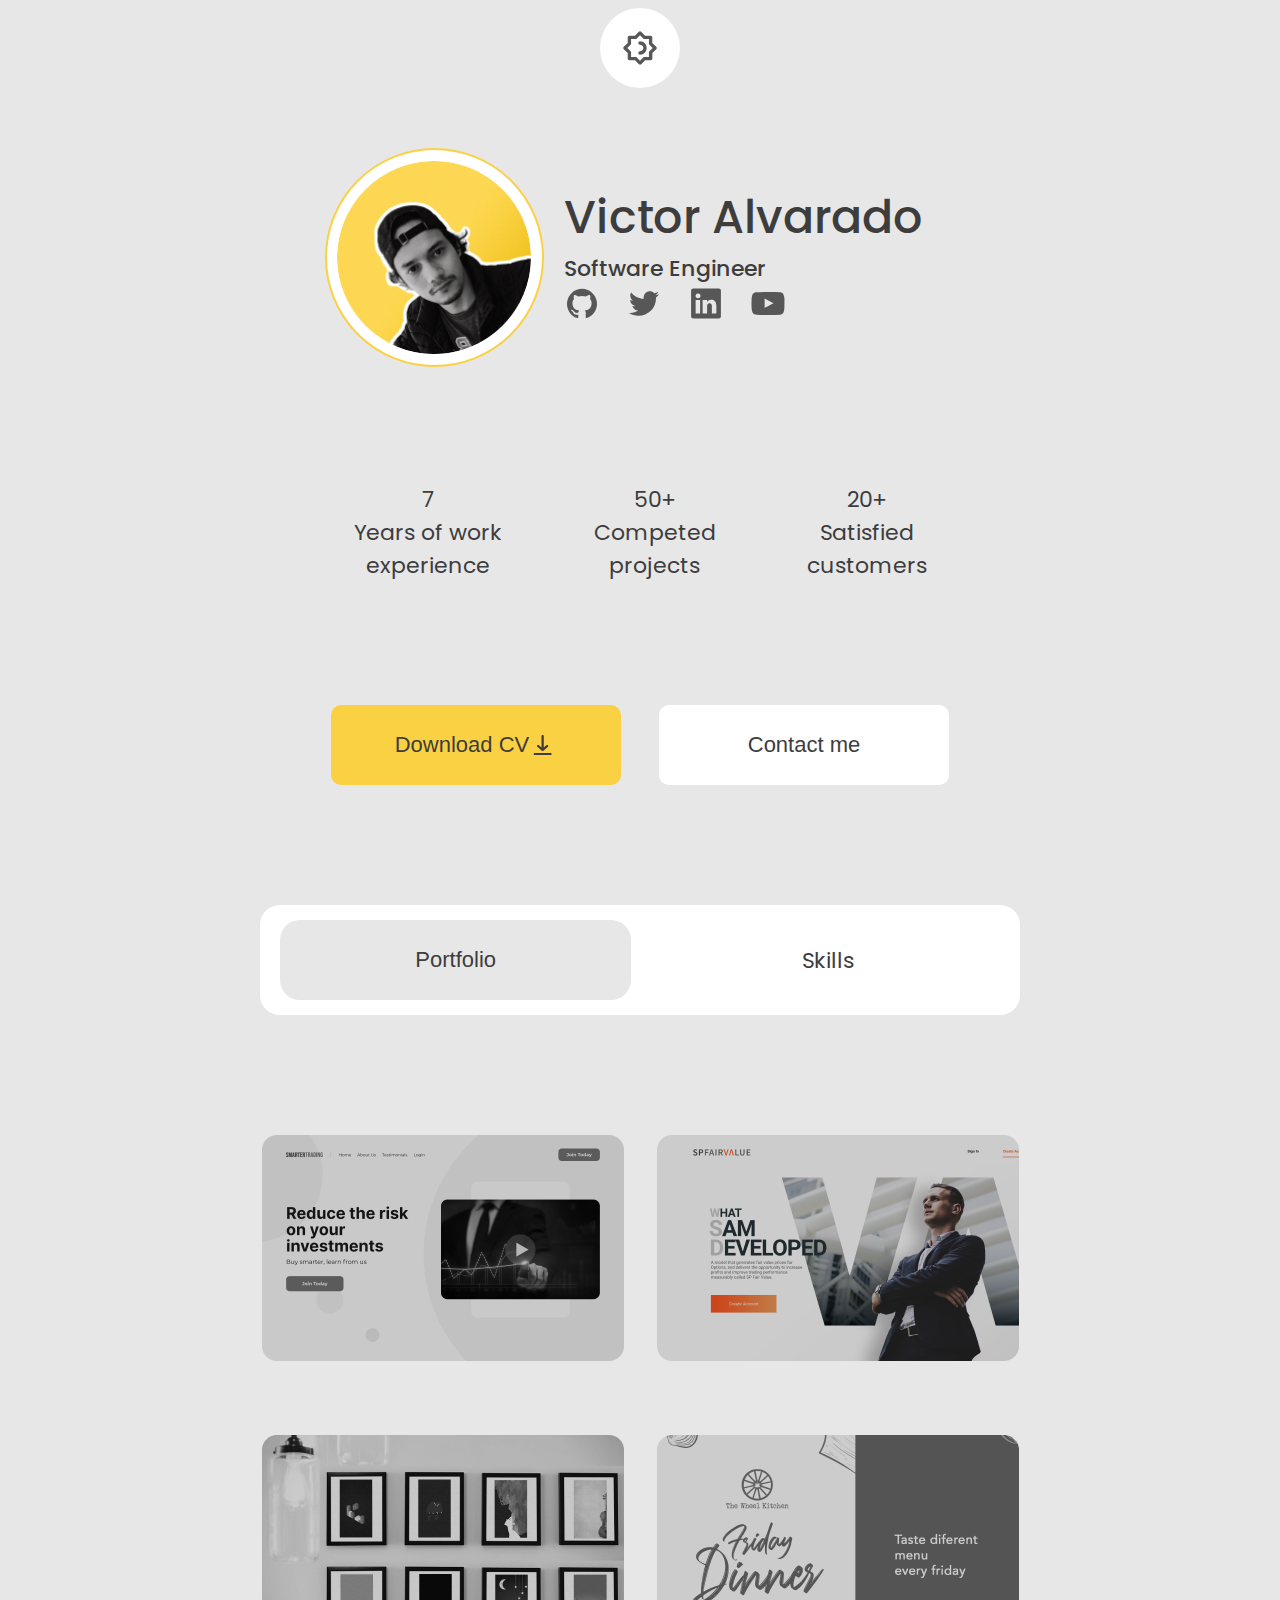
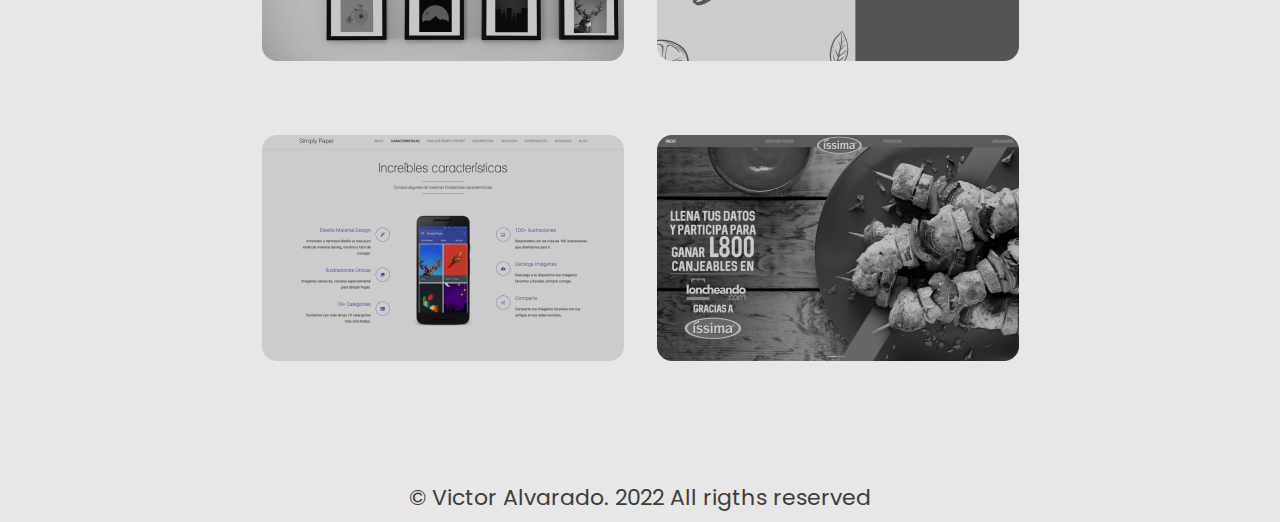
==== portfolio/index.html @ f5dcd7eb "last" ====
<!DOCTYPE html>
<html lang="en">
  <head>
    <meta charset="UTF-8" />
    <meta name="viewport" content="width=device-width, initial-scale=1.0" />
    <title>Portfolio</title>
    <link rel="stylesheet" href="portfolio-lightTheme.css" />
    <link rel="preconnect" href="https://fonts.googleapis.com" />
    <link rel="preconnect" href="https://fonts.gstatic.com" crossorigin />
    <link
      href="https://fonts.googleapis.com/css2?family=Poppins:ital,wght@0,100;0,200;0,300;0,400;0,500;0,600;0,700;0,800;0,900;1,100;1,200;1,300;1,400;1,500;1,600;1,700;1,800;1,900&display=swap"
      rel="stylesheet"
    />
  </head>
  <body>
    <script type="module" src="index.js"></script>
    <button id="icon-container">
      <div id="icon">
        <svg
          class="icon-svg"
          width="40"
          height="40"
          viewBox="0 0 40 40"
          fill="none"
          xmlns="http://www.w3.org/2000/svg"
        >
          <path
            d="M20 13.3333C19.558 13.3333 19.1341 13.5089 18.8215 13.8215C18.5089 14.134 18.3333 14.558 18.3333 15C18.3333 15.442 18.5089 15.8659 18.8215 16.1785C19.1341 16.4911 19.558 16.6667 20 16.6667C20.8841 16.6667 21.7319 17.0179 22.357 17.643C22.9821 18.2681 23.3333 19.1159 23.3333 20C23.3333 20.8841 22.9821 21.7319 22.357 22.357C21.7319 22.9821 20.8841 23.3333 20 23.3333C19.558 23.3333 19.1341 23.5089 18.8215 23.8215C18.5089 24.134 18.3333 24.558 18.3333 25C18.3333 25.442 18.5089 25.8659 18.8215 26.1785C19.1341 26.4911 19.558 26.6667 20 26.6667C21.7681 26.6667 23.4638 25.9643 24.714 24.714C25.9643 23.4638 26.6667 21.7681 26.6667 20C26.6667 18.2319 25.9643 16.5362 24.714 15.286C23.4638 14.0357 21.7681 13.3333 20 13.3333ZM36.1833 18.8167L32.2667 15V9.4C32.2667 8.95797 32.0911 8.53405 31.7785 8.22149C31.466 7.90893 31.042 7.73333 30.6 7.73333H25.0833L21.1833 3.81667C21.0284 3.66045 20.8441 3.53646 20.641 3.45185C20.4379 3.36723 20.22 3.32367 20 3.32367C19.78 3.32367 19.5621 3.36723 19.359 3.45185C19.1559 3.53646 18.9716 3.66045 18.8167 3.81667L15 7.73333H9.4C8.95797 7.73333 8.53405 7.90893 8.22149 8.22149C7.90893 8.53405 7.73333 8.95797 7.73333 9.4V15L3.81667 18.8167C3.66045 18.9716 3.53646 19.1559 3.45185 19.359C3.36723 19.5621 3.32367 19.78 3.32367 20C3.32367 20.22 3.36723 20.4379 3.45185 20.641C3.53646 20.8441 3.66045 21.0284 3.81667 21.1833L7.73333 25.0833V30.6C7.73333 31.042 7.90893 31.4659 8.22149 31.7785C8.53405 32.0911 8.95797 32.2667 9.4 32.2667H15L18.9 36.1833C19.0549 36.3395 19.2393 36.4635 19.4424 36.5481C19.6455 36.6328 19.8633 36.6763 20.0833 36.6763C20.3034 36.6763 20.5212 36.6328 20.7243 36.5481C20.9274 36.4635 21.1117 36.3395 21.2667 36.1833L25.1667 32.2667H30.6833C31.1254 32.2667 31.5493 32.0911 31.8618 31.7785C32.1744 31.4659 32.35 31.042 32.35 30.6V25.0833L36.2667 21.1833C36.4176 21.023 36.5352 20.8343 36.6127 20.6282C36.6902 20.4221 36.7262 20.2027 36.7184 19.9826C36.7107 19.7626 36.6594 19.5462 36.5676 19.3461C36.4757 19.146 36.3451 18.966 36.1833 18.8167ZM29.4333 23.2167C29.2759 23.371 29.1506 23.5551 29.0647 23.7582C28.9789 23.9613 28.9343 24.1795 28.9333 24.4V28.9333H24.4C24.1795 28.9342 23.9613 28.9789 23.7582 29.0647C23.5551 29.1506 23.371 29.2759 23.2167 29.4333L20 32.65L16.7833 29.4333C16.629 29.2759 16.4449 29.1506 16.2418 29.0647C16.0387 28.9789 15.8205 28.9342 15.6 28.9333H11.0667V24.4C11.0658 24.1795 11.0211 23.9613 10.9353 23.7582C10.8494 23.5551 10.7241 23.371 10.5667 23.2167L7.35 20L10.5667 16.7833C10.7241 16.629 10.8494 16.4449 10.9353 16.2418C11.0211 16.0386 11.0658 15.8205 11.0667 15.6V11.0667H15.6C15.8205 11.0658 16.0387 11.0211 16.2418 10.9353C16.4449 10.8494 16.629 10.7241 16.7833 10.5667L20 7.35L23.2167 10.5667C23.371 10.7241 23.5551 10.8494 23.7582 10.9353C23.9613 11.0211 24.1795 11.0658 24.4 11.0667H28.9333V15.6C28.9343 15.8205 28.9789 16.0386 29.0647 16.2418C29.1506 16.4449 29.2759 16.629 29.4333 16.7833L32.65 20L29.4333 23.2167Z"
          />
        </svg>
      </div>
    </button>
    <div id="profile">
      <div id="profile-pic">
        <img src="./img/Ellipse 2.png" alt="me" id="img" />
      </div>
      <div id="profile-right">
        <div id="profile-right-name" class="right">Victor Alvarado</div>
        <div id="profile-right-occ">Software Engineer</div>
        <div id="profile-right-icon">
          <a href="https://github.com/Anuna29" target="_blank"
            ><svg
              class="icon-svg"
              width="36"
              height="37"
              viewBox="0 0 36 37"
              fill="none"
              xmlns="http://www.w3.org/2000/svg"
            >
              <path
                d="M18 3.87005C14.4382 3.8702 10.9927 5.13772 8.27995 7.44582C5.5672 9.75392 3.76425 12.952 3.1937 16.4678C2.62315 19.9836 3.32223 23.5877 5.16585 26.6352C7.00947 29.6827 9.87733 31.9748 13.2563 33.1013C14.0063 33.2326 14.2875 32.7826 14.2875 32.3888C14.2875 32.0325 14.2688 30.8513 14.2688 29.595C10.5 30.2888 9.525 28.6763 9.225 27.8326C8.89212 27.012 8.36442 26.2848 7.6875 25.7138C7.1625 25.4325 6.4125 24.7388 7.66874 24.7201C8.14842 24.7721 8.60848 24.939 9.00995 25.2067C9.41142 25.4743 9.74245 25.8348 9.975 26.2575C10.1802 26.6261 10.456 26.9505 10.7868 27.2123C11.1176 27.474 11.4967 27.6679 11.9026 27.7829C12.3084 27.8979 12.7329 27.9316 13.1518 27.8822C13.5707 27.8328 13.9758 27.7012 14.3437 27.495C14.4087 26.7325 14.7485 26.0195 15.3 25.4888C11.9625 25.1138 8.475 23.82 8.475 18.0826C8.45392 16.5918 9.00403 15.1495 10.0125 14.0513C9.55393 12.7557 9.60758 11.3338 10.1625 10.0763C10.1625 10.0763 11.4187 9.68258 14.2875 11.6138C16.7419 10.9388 19.3331 10.9388 21.7875 11.6138C24.6562 9.66384 25.9125 10.0763 25.9125 10.0763C26.4675 11.3338 26.5212 12.7557 26.0625 14.0513C27.074 15.1476 27.6246 16.5912 27.6 18.0826C27.6 23.8388 24.0937 25.1138 20.7563 25.4888C21.1142 25.8517 21.3899 26.2873 21.5646 26.7661C21.7393 27.2449 21.809 27.7557 21.7688 28.2638C21.7688 30.2701 21.75 31.8826 21.75 32.3888C21.75 32.7826 22.0312 33.2513 22.7812 33.1013C26.1542 31.9656 29.0139 29.6682 30.8496 26.6191C32.6854 23.57 33.3778 19.9678 32.8033 16.4554C32.2288 12.943 30.4248 9.74911 27.7132 7.44381C25.0016 5.13852 21.5591 3.8719 18 3.87005Z"
              />
            </svg>
          </a>

          <div>
            <svg
              class="icon-svg"
              width="36"
              height="37"
              viewBox="0 0 36 37"
              fill="none"
              xmlns="http://www.w3.org/2000/svg"
            >
              <path
                d="M33 9.2C31.8725 9.68914 30.6801 10.0125 29.46 10.16C30.7473 9.39098 31.7119 8.18118 32.175 6.755C30.9653 7.4751 29.6411 7.98245 28.26 8.255C27.3368 7.25386 26.1075 6.58745 24.7647 6.36028C23.422 6.13311 22.0418 6.35804 20.8407 6.99979C19.6396 7.64153 18.6854 8.6638 18.1279 9.90626C17.5703 11.1487 17.4409 12.5411 17.76 13.865C15.3141 13.7413 12.9217 13.1044 10.738 11.9958C8.5543 10.8872 6.62827 9.33154 5.085 7.43C4.54371 8.37525 4.25928 9.44574 4.26 10.535C4.25808 11.5466 4.50633 12.5429 4.98263 13.4353C5.45894 14.3278 6.14853 15.0886 6.99 15.65C6.01197 15.6234 5.05483 15.3609 4.2 14.885V14.96C4.20733 16.3773 4.70399 17.7486 5.60597 18.8419C6.50795 19.9353 7.75988 20.6835 9.15 20.96C8.61488 21.1229 8.05931 21.2087 7.5 21.215C7.11284 21.2105 6.72663 21.1754 6.345 21.11C6.74086 22.3292 7.50693 23.3947 8.53661 24.1582C9.56629 24.9218 10.8084 25.3453 12.09 25.37C9.9258 27.0729 7.25383 28.0023 4.5 28.01C3.9986 28.0116 3.4976 27.9816 3 27.92C5.81164 29.7354 9.08822 30.6991 12.435 30.695C14.7445 30.719 17.0357 30.2825 19.1747 29.4111C21.3136 28.5397 23.2575 27.2508 24.8928 25.6197C26.5281 23.9887 27.8219 22.0481 28.6988 19.9114C29.5757 17.7746 30.0181 15.4846 30 13.175C30 12.92 30 12.65 30 12.38C31.177 11.5022 32.1922 10.4261 33 9.2Z"
              />
            </svg>
          </div>
          <div>
            <svg
              class="icon-svg"
              width="36"
              height="37"
              viewBox="0 0 36 37"
              fill="none"
              xmlns="http://www.w3.org/2000/svg"
            >
              <path
                d="M30.705 3.5H5.295C5.00937 3.49603 4.72575 3.54837 4.46035 3.65402C4.19495 3.75968 3.95295 3.91658 3.7482 4.11576C3.54344 4.31495 3.37992 4.55252 3.26699 4.81491C3.15405 5.0773 3.09391 5.35936 3.09 5.645V31.355C3.09391 31.6406 3.15405 31.9227 3.26699 32.1851C3.37992 32.4475 3.54344 32.685 3.7482 32.8842C3.95295 33.0834 4.19495 33.2403 4.46035 33.346C4.72575 33.4516 5.00937 33.504 5.295 33.5H30.705C30.9906 33.504 31.2742 33.4516 31.5396 33.346C31.8051 33.2403 32.047 33.0834 32.2518 32.8842C32.4566 32.685 32.6201 32.4475 32.733 32.1851C32.8459 31.9227 32.9061 31.6406 32.91 31.355V5.645C32.9061 5.35936 32.8459 5.0773 32.733 4.81491C32.6201 4.55252 32.4566 4.31495 32.2518 4.11576C32.047 3.91658 31.8051 3.75968 31.5396 3.65402C31.2742 3.54837 30.9906 3.49603 30.705 3.5ZM12.135 28.61H7.635V15.11H12.135V28.61ZM9.885 13.22C9.26439 13.22 8.6692 12.9735 8.23037 12.5346C7.79153 12.0958 7.545 11.5006 7.545 10.88C7.545 10.2594 7.79153 9.6642 8.23037 9.22537C8.6692 8.78653 9.26439 8.54 9.885 8.54C10.2145 8.50262 10.5483 8.53528 10.8643 8.63582C11.1804 8.73636 11.4716 8.90253 11.719 9.12344C11.9664 9.34435 12.1643 9.61501 12.2998 9.91772C12.4353 10.2204 12.5054 10.5483 12.5054 10.88C12.5054 11.2117 12.4353 11.5396 12.2998 11.8423C12.1643 12.145 11.9664 12.4156 11.719 12.6366C11.4716 12.8575 11.1804 13.0236 10.8643 13.1242C10.5483 13.2247 10.2145 13.2574 9.885 13.22ZM28.365 28.61H23.865V21.365C23.865 19.55 23.22 18.365 21.585 18.365C21.079 18.3687 20.5863 18.5274 20.1733 18.8198C19.7602 19.1121 19.4467 19.524 19.275 20C19.1576 20.3526 19.1068 20.7239 19.125 21.095V28.595H14.625C14.625 28.595 14.625 16.325 14.625 15.095H19.125V17C19.5338 16.2907 20.1284 15.7063 20.8447 15.3098C21.561 14.9133 22.3719 14.7198 23.19 14.75C26.19 14.75 28.365 16.685 28.365 20.84V28.61Z"
              />
            </svg>
          </div>
          <div>
            <svg
              class="icon-svg"
              width="36"
              height="37"
              viewBox="0 0 36 37"
              fill="none"
              xmlns="http://www.w3.org/2000/svg"
            >
              <path
                d="M34.5 15.065C34.5742 12.918 34.1046 10.787 33.135 8.87C32.4771 8.0834 31.5641 7.55256 30.555 7.37C26.3813 6.99129 22.1903 6.83607 18 6.905C13.825 6.83294 9.64907 6.98315 5.49 7.355C4.66773 7.50457 3.90678 7.89026 3.3 8.465C1.95 9.71 1.8 11.84 1.65 13.64C1.43237 16.8763 1.43237 20.1237 1.65 23.36C1.6934 24.3731 1.84424 25.3787 2.1 26.36C2.28086 27.1176 2.64679 27.8185 3.165 28.4C3.7759 29.0052 4.55458 29.4128 5.4 29.57C8.63388 29.9692 11.8923 30.1346 15.15 30.065C20.4 30.14 25.005 30.065 30.45 29.645C31.3162 29.4975 32.1168 29.0893 32.745 28.475C33.1649 28.0549 33.4786 27.5406 33.66 26.975C34.1964 25.3289 34.4599 23.6062 34.44 21.875C34.5 21.035 34.5 15.965 34.5 15.065ZM14.61 22.775V13.49L23.49 18.155C21 19.535 17.715 21.095 14.61 22.775Z"
              />
            </svg>
          </div>
        </div>
      </div>
    </div>
    <div id="section2">
      <div id="text-box1" class="text">
        7
        <p>Years of work experience</p>
      </div>
      <div id="text-box2" class="text">50+ Competed projects</div>
      <div id="text-box3" class="text">20+ Satisfied customers</div>
    </div>
    <div id="section3">
      <button id="download" class="button">
        Download CV
        <svg
          id="download-svg"
          width="28"
          height="24"
          viewBox="0 0 28 24"
          fill="none"
          xmlns="http://www.w3.org/2000/svg"
        >
          <path
            d="M21.5189 20H5.78098C5.48284 20 5.19691 20.1054 4.9861 20.2929C4.77528 20.4804 4.65685 20.7348 4.65685 21C4.65685 21.2652 4.77528 21.5196 4.9861 21.7071C5.19691 21.8946 5.48284 22 5.78098 22H21.5189C21.8171 22 22.103 21.8946 22.3138 21.7071C22.5246 21.5196 22.6431 21.2652 22.6431 21C22.6431 20.7348 22.5246 20.4804 22.3138 20.2929C22.103 20.1054 21.8171 20 21.5189 20ZM12.8518 17.71C12.9587 17.801 13.0848 17.8724 13.2228 17.92C13.3573 17.9729 13.5028 18.0002 13.6499 18.0002C13.7971 18.0002 13.9426 17.9729 14.0771 17.92C14.2151 17.8724 14.3412 17.801 14.4481 17.71L18.9446 13.71C19.1563 13.5217 19.2752 13.2663 19.2752 13C19.2752 12.7337 19.1563 12.4783 18.9446 12.29C18.733 12.1017 18.4459 11.9959 18.1465 11.9959C17.8471 11.9959 17.56 12.1017 17.3484 12.29L14.7741 14.59V3C14.7741 2.73478 14.6557 2.48043 14.4448 2.29289C14.234 2.10536 13.9481 2 13.6499 2C13.3518 2 13.0659 2.10536 12.8551 2.29289C12.6442 2.48043 12.5258 2.73478 12.5258 3V14.59L9.95153 12.29C9.84672 12.1968 9.72229 12.1228 9.58535 12.0723C9.4484 12.0219 9.30162 11.9959 9.1534 11.9959C9.00517 11.9959 8.85839 12.0219 8.72145 12.0723C8.5845 12.1228 8.46007 12.1968 8.35526 12.29C8.25045 12.3832 8.1673 12.4939 8.11058 12.6158C8.05385 12.7376 8.02466 12.8681 8.02466 13C8.02466 13.1319 8.05385 13.2624 8.11058 13.3842C8.1673 13.5061 8.25045 13.6168 8.35526 13.71L12.8518 17.71Z"
            fill="#3D3D3D"
          />
        </svg>
      </button>
      <button id="contact" class="button">Contact me</button>
    </div>
    <div id="section4">
      <button id="section4-left">Portfolio</button>
      <div id="section4-right">Skills</div>
    </div>
    <div id="section5">
      <div id="section5-row">
        <div class="section5-box">
          <img src="./img/Rectangle 1.png" alt="" />
          <div class="test">
            <p>Smarter Trading411</p>
            <p id="small-text">
              Landing page of SmarterTrading411 created using wordPress
            </p>
            <div id="test-button">
              <svg
                width="18"
                height="10"
                viewBox="0 0 18 10"
                fill="none"
                xmlns="http://www.w3.org/2000/svg"
              >
                <path
                  d="M5.66663 4.99998C5.66663 5.22099 5.75442 5.43296 5.9107 5.58924C6.06698 5.74552 6.27895 5.83331 6.49996 5.83331H11.5C11.721 5.83331 11.9329 5.74552 12.0892 5.58924C12.2455 5.43296 12.3333 5.22099 12.3333 4.99998C12.3333 4.77897 12.2455 4.567 12.0892 4.41072C11.9329 4.25444 11.721 4.16665 11.5 4.16665H6.49996C6.27895 4.16665 6.06698 4.25444 5.9107 4.41072C5.75442 4.567 5.66663 4.77897 5.66663 4.99998ZM7.33329 7.49998H4.83329C4.17025 7.49998 3.53437 7.23659 3.06553 6.76775C2.59668 6.29891 2.33329 5.66302 2.33329 4.99998C2.33329 4.33694 2.59668 3.70105 3.06553 3.23221C3.53437 2.76337 4.17025 2.49998 4.83329 2.49998H7.33329C7.55431 2.49998 7.76627 2.41218 7.92255 2.2559C8.07883 2.09962 8.16663 1.88766 8.16663 1.66665C8.16663 1.44563 8.07883 1.23367 7.92255 1.07739C7.76627 0.921111 7.55431 0.833313 7.33329 0.833313H4.83329C3.72822 0.833313 2.66842 1.2723 1.88701 2.0537C1.10561 2.8351 0.666626 3.89491 0.666626 4.99998C0.666626 6.10505 1.10561 7.16486 1.88701 7.94626C2.66842 8.72766 3.72822 9.16665 4.83329 9.16665H7.33329C7.55431 9.16665 7.76627 9.07885 7.92255 8.92257C8.07883 8.76629 8.16663 8.55433 8.16663 8.33331C8.16663 8.1123 8.07883 7.90034 7.92255 7.74406C7.76627 7.58778 7.55431 7.49998 7.33329 7.49998ZM13.1666 0.833313H10.6666C10.4456 0.833313 10.2337 0.921111 10.0774 1.07739C9.92109 1.23367 9.83329 1.44563 9.83329 1.66665C9.83329 1.88766 9.92109 2.09962 10.0774 2.2559C10.2337 2.41218 10.4456 2.49998 10.6666 2.49998H13.1666C13.8297 2.49998 14.4656 2.76337 14.9344 3.23221C15.4032 3.70105 15.6666 4.33694 15.6666 4.99998C15.6666 5.66302 15.4032 6.29891 14.9344 6.76775C14.4656 7.23659 13.8297 7.49998 13.1666 7.49998H10.6666C10.4456 7.49998 10.2337 7.58778 10.0774 7.74406C9.92109 7.90034 9.83329 8.1123 9.83329 8.33331C9.83329 8.55433 9.92109 8.76629 10.0774 8.92257C10.2337 9.07885 10.4456 9.16665 10.6666 9.16665H13.1666C14.2717 9.16665 15.3315 8.72766 16.1129 7.94626C16.8943 7.16486 17.3333 6.10505 17.3333 4.99998C17.3333 3.89491 16.8943 2.8351 16.1129 2.0537C15.3315 1.2723 14.2717 0.833313 13.1666 0.833313Z"
                  fill="#3D3D3D"
                />
              </svg>
            </div>
          </div>
        </div>
        <div class="section5-box">
          <img src="./img/Rectangle 2.png" alt="" />
          <div class="test"></div>
        </div>
      </div>
      <div id="section5-row">
        <div class="section5-box">
          <img src="./img/Rectangle 3.png" alt="" />
          <div class="test"></div>
        </div>
        <div class="section5-box">
          <img src="./img/Group 6.png" alt="" />
          <div class="test"></div>
        </div>
      </div>
      <div id="section5-row">
        <div class="section5-box">
          <img src="./img/Group 7.png" alt="" />
          <div class="test"></div>
        </div>
        <div class="section5-box">
          <img src="./img/Group 8.png" alt="" />
          <div class="test"></div>
        </div>
      </div>
    </div>
    <div id="footer">© Victor Alvarado. 2022 All rigths reserved</div>
  </body>
</html>
---- portfolio/portfolio-lightTheme.css ----
:root {
  --base-color: #e7e7e7;
  --text-color: #3d3d3d;
  --secondary-base-color: #ffff;
  --icon-color: #575757;
  --profile-name-color: 3d3d3d;
}

.dark-theme {
  --base-color: #0c151d;
  --text-color: #a3abb2;
  --secondary-base-color: #171f26;
  --icon-color: #a3abb2;
  --profile-name-color: #f1f2f4;
}

body {
  font-family: poppins;
  background-color: var(--base-color);
  color: var(--text-color);
  display: flex;
  flex-direction: column;
  align-items: center;
  gap: 60px;
}

#icon-container {
  height: 80px;
  width: 80px;
  border-radius: 50%;
  border: none;
  background-color: var(--secondary-base-color);
  cursor: pointer;
  display: flex;
  justify-content: center;
  align-items: center;
}
#icon {
  height: 40px;
  width: 40px;
}
#icon-container:hover {
  opacity: 0.8;
}
.icon-svg {
  fill: var(--icon-color);
}
#profile {
  height: 215px;
  width: 631px;
  display: flex;
  gap: 20px;
}

#profile-pic {
  height: 215px;
  width: 215px;
  border-radius: 50%;
  border: 2px solid #fbd144;
  display: flex;
  justify-content: center;
  align-items: center;
  background-color: #ffff;
}

#img {
  max-width: 100%;
  height: 90%;
  border-radius: 50%;
}

#profile-right {
  display: flex;
  flex-direction: column;
  justify-content: center;
}

#profile-right-name {
  font-size: 46px;
  font-weight: 500;
  color: var(--profile-name-color);
}

#profile-right-occ {
  font-size: 22px;
  font-weight: 500;
}

#profile-right-icon {
  display: flex;
  gap: 26px;
}

#section2 {
  height: 142px;
  width: 634px;
  display: flex;
  justify-content: center;
  align-items: center;
  gap: 90px;
  margin-top: 40px;
}

#text-box1 {
  height: 102px;
  width: 148px;
}
p {
  margin: 0;
}

#text-box2 {
  height: 102px;
  width: 125px;
}

#text-box3 {
  height: 102px;
  width: 119px;
}
.text {
  font-size: 22px;
  text-align: center;
}

#section3 {
  height: 80px;
  width: 618px;
  display: flex;
  justify-content: space-between;
  margin-top: 40px;
}

.button {
  height: 80px;
  width: 290px;
  font-size: 22px;
  cursor: pointer;
  border-radius: 10px;
  border: none;
  display: flex;
  justify-content: center;
  align-items: center;
}

#download {
  background-color: #fbd144;
  color: #3d3d3d;
}

#contact {
  background-color: var(--secondary-base-color);
  color: var(--text-color);
}

#section4 {
  height: 110px;
  width: 760px;
  background-color: var(--secondary-base-color);
  border-radius: 20px;
  margin-top: 60px;
  display: flex;
  justify-content: space-between;
  align-items: center;
  color: var(--text-color);
  cursor: pointer;
}

#section4-left {
  height: 80px;
  width: 351.45px;
  border: none;
  border-radius: 20px;
  margin-left: 20px;
  font-size: 22px;
  color: var(--text-color);
  background-color: var(--base-color);
  cursor: pointer;
}

#section4-right {
  width: 384.39px;
  display: flex;
  justify-content: center;
  font-size: 22px;
}

#section5 {
  height: 826px;
  width: 757px;
  display: flex;
  flex-direction: column;
  justify-content: space-between;
  margin-top: 60px;
  margin-bottom: 60px;
}

#section5-row {
  display: flex;
  justify-content: space-between;
}

.section5-box {
  height: 226px;
  width: 362px;
  border-radius: 15px;
  position: relative;
}

.test {
  position: absolute;
  top: 0;
  left: 0;
  width: 100%;
  height: 100%;
  border-radius: 15px;
  background: rgb(247, 211, 50);
  display: flex;
  flex-direction: column;
  justify-content: center;
  align-items: center;
  opacity: 0;
  color: var(--text-color);
  font-size: 22px;
  text-align: center;
}

.test:hover {
  opacity: 70%;
}
#small-text {
  font-size: 14px;
}

#test-button {
  height: 38px;
  width: 38px;
  border: none;
  border-radius: 50%;
  background-color: #ffff;
}

#footer {
  height: 33px;
  width: 463px;
  text-align: center;
  font-size: 22px;
}

@media only screen and (max-width: 620px) {
  #icon-container {
    height: 48px;
    width: 48px;
  }
  .icon-svg {
    height: 24px;
    width: 24px;
  }
  #profile {
    display: flex;
    flex-direction: column;
    align-items: center;
  }
  #profile-right {
    display: flex;
    flex-direction: column;
    justify-content: center;
    align-items: center;
    gap: 10px;
  }
  #profile-pic {
    height: 124px;
    width: 124px;
  }

  #section2 {
    height: 106px;
    width: 375px;
    display: flex;
    justify-content: center;
    align-items: center;
    gap: 90px;
    margin-top: 40px;
  }
}
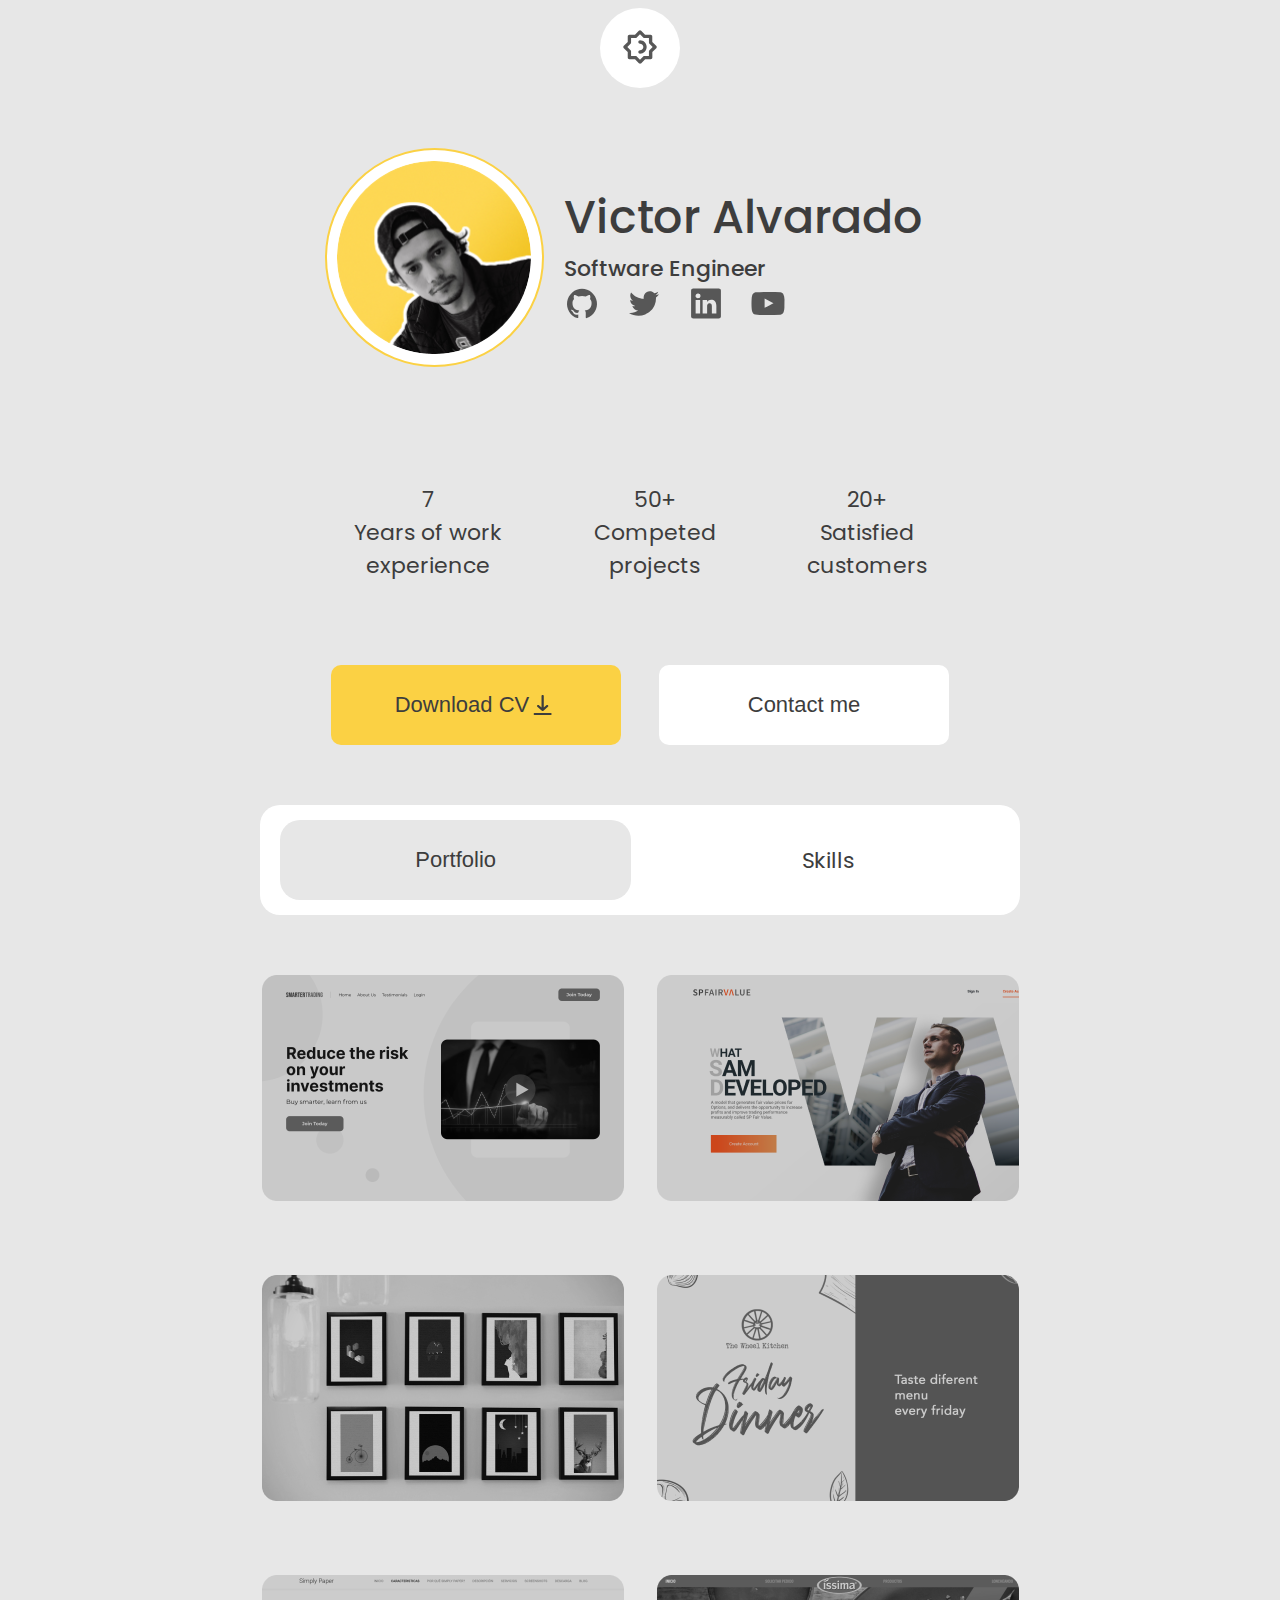
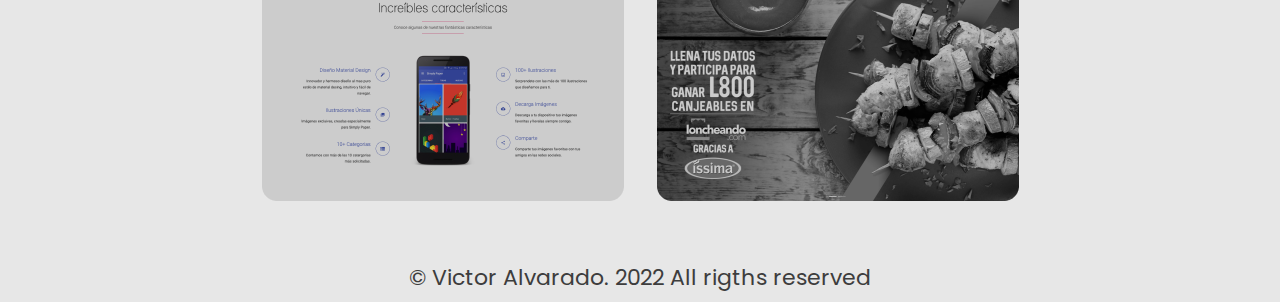
==== commit fa454183: "last" ====
--- a/portfolio/index.html
+++ b/portfolio/index.html
@@ -132,7 +132,7 @@
     <div id="section5">
       <div id="section5-row">
         <div class="section5-box">
-          <img src="./img/Rectangle 1.png" alt="" />
+          <img class="section5-img" src="./img/Rectangle 1.png" alt="" />
           <div class="test">
             <p>Smarter Trading411</p>
             <p id="small-text">
@@ -155,27 +155,27 @@
           </div>
         </div>
         <div class="section5-box">
-          <img src="./img/Rectangle 2.png" alt="" />
+          <img class="section5-img" src="./img/Rectangle 2.png" alt="" />
           <div class="test"></div>
         </div>
       </div>
       <div id="section5-row">
         <div class="section5-box">
-          <img src="./img/Rectangle 3.png" alt="" />
+          <img class="section5-img" src="./img/Rectangle 3.png" alt="" />
           <div class="test"></div>
         </div>
         <div class="section5-box">
-          <img src="./img/Group 6.png" alt="" />
+          <img class="section5-img" src="./img/Group 6.png" alt="" />
           <div class="test"></div>
         </div>
       </div>
       <div id="section5-row">
         <div class="section5-box">
-          <img src="./img/Group 7.png" alt="" />
+          <img class="section5-img" src="./img/Group 7.png" alt="" />
           <div class="test"></div>
         </div>
         <div class="section5-box">
-          <img src="./img/Group 8.png" alt="" />
+          <img class="section5-img" src="./img/Group 8.png" alt="" />
           <div class="test"></div>
         </div>
       </div>
--- a/portfolio/portfolio-lightTheme.css
+++ b/portfolio/portfolio-lightTheme.css
@@ -35,10 +35,7 @@
   justify-content: center;
   align-items: center;
 }
-#icon {
-  height: 40px;
-  width: 40px;
-}
+
 #icon-container:hover {
   opacity: 0.8;
 }
@@ -128,7 +125,6 @@
   width: 618px;
   display: flex;
   justify-content: space-between;
-  margin-top: 40px;
 }
 
 .button {
@@ -158,7 +154,6 @@
   width: 760px;
   background-color: var(--secondary-base-color);
   border-radius: 20px;
-  margin-top: 60px;
   display: flex;
   justify-content: space-between;
   align-items: center;
@@ -180,9 +175,9 @@
 
 #section4-right {
   width: 384.39px;
-  display: flex;
-  justify-content: center;
-  font-size: 22px;
+  font-size: 22px;
+  display: flex;
+  justify-content: center;
 }
 
 #section5 {
@@ -191,8 +186,6 @@
   display: flex;
   flex-direction: column;
   justify-content: space-between;
-  margin-top: 60px;
-  margin-bottom: 60px;
 }
 
 #section5-row {
@@ -282,4 +275,56 @@
     gap: 90px;
     margin-top: 40px;
   }
-}
+  #section3 {
+    height: 44px;
+    width: 375px;
+  }
+  .button {
+    height: 44px;
+    width: 158px;
+    font-size: 12px;
+  }
+  #download-svg {
+    width: 16px;
+    height: 14px;
+  }
+  .text {
+    font-size: 14px;
+  }
+  #section4 {
+    height: 84px;
+    width: 375px;
+  }
+  #section4-left {
+    height: 50.3px;
+    width: 154px;
+    font-size: 14px;
+  }
+  #section4-right {
+    width: 154px;
+    font-size: 14px;
+    margin-right: 20px;
+  }
+  #section5 {
+    height: 1430px;
+    width: 375px;
+    display: flex;
+    justify-content: space-between;
+    align-items: center;
+  }
+  #section5-row {
+    display: flex;
+    flex-direction: column;
+    justify-content: space-between;
+    gap: 35px;
+  }
+
+  .section5-img {
+    height: 210px;
+    width: 340px;
+  }
+  .section5-box {
+    height: 210px;
+    width: 340px;
+  }
+}
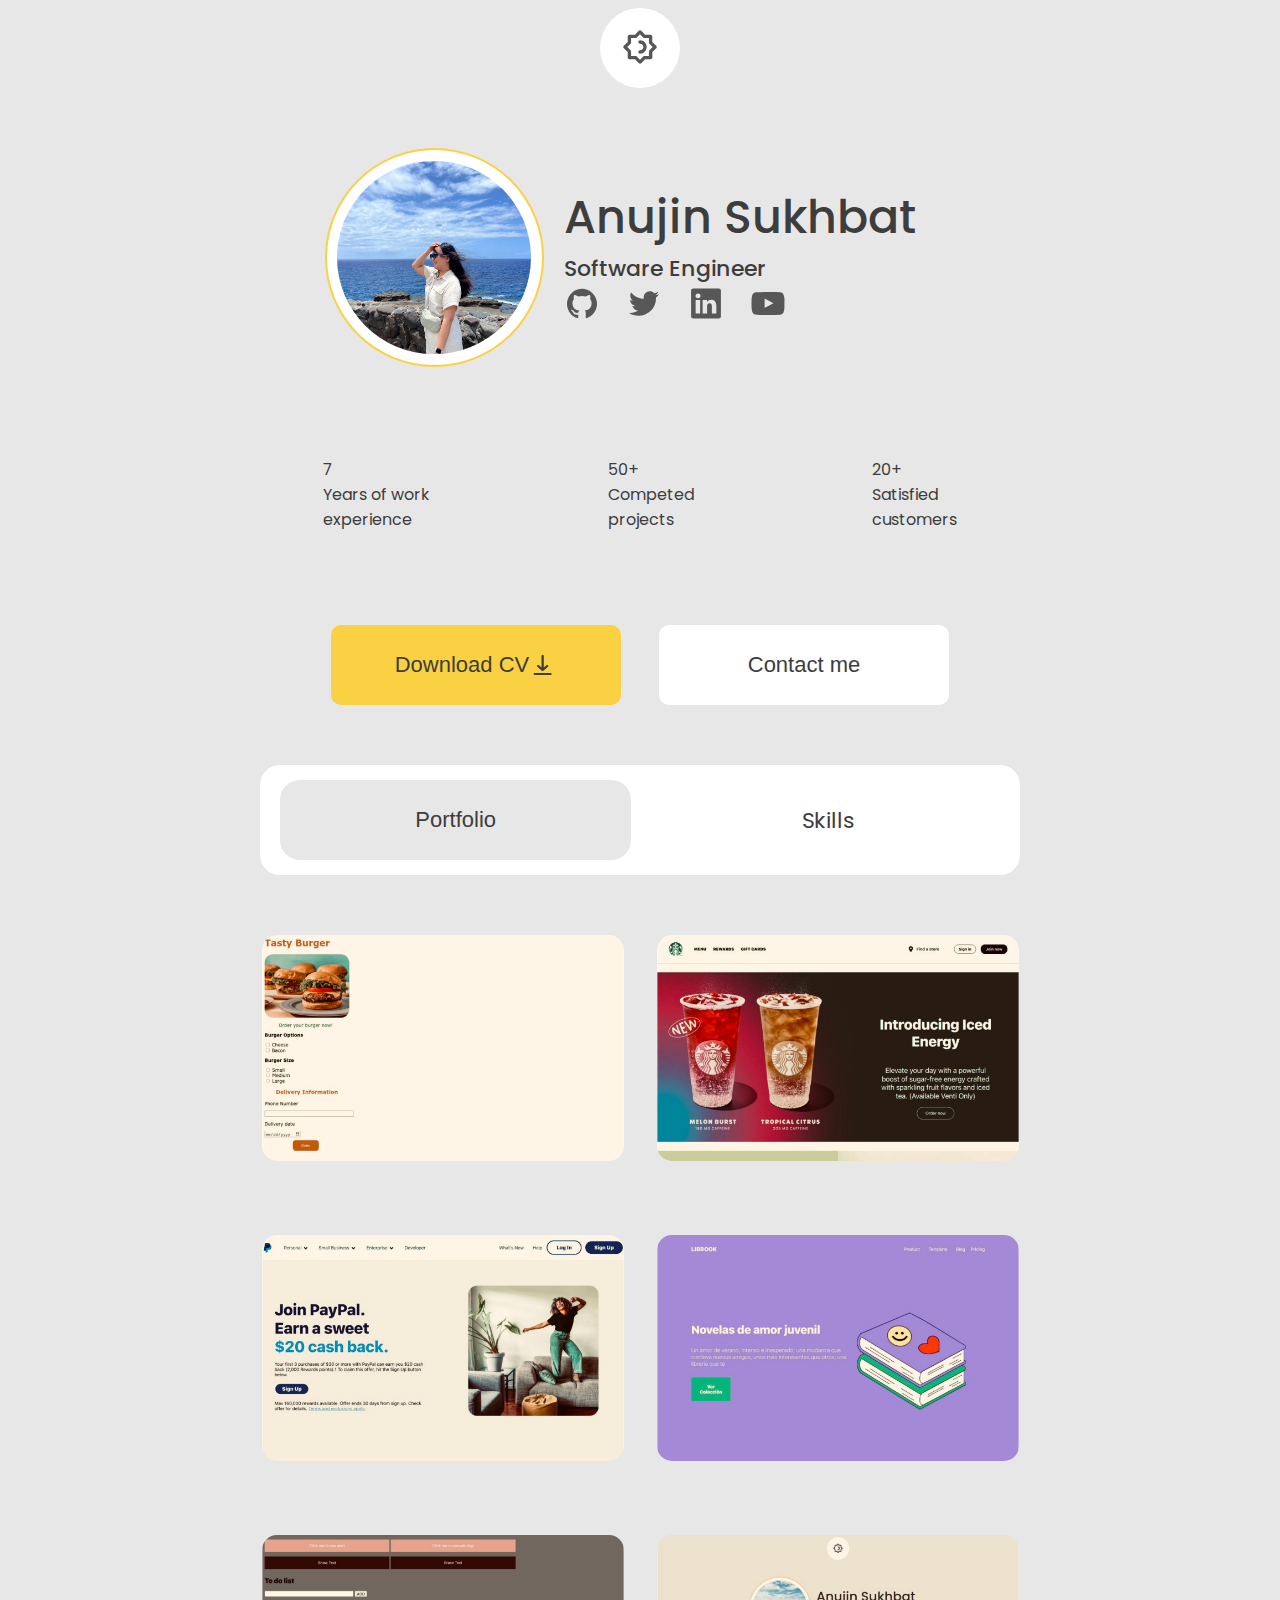
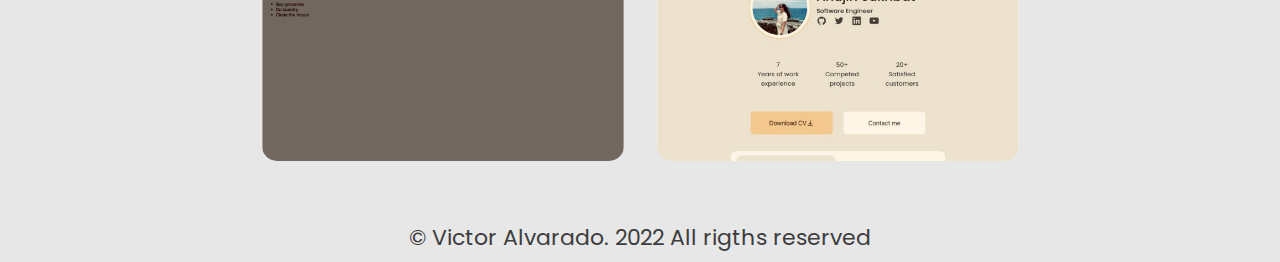
==== commit 3bf08c2e: "fixed width" ====
--- a/portfolio/index.html
+++ b/portfolio/index.html
@@ -13,7 +13,6 @@
     />
   </head>
   <body>
-    <script type="module" src="index.js"></script>
     <button id="icon-container">
       <div id="icon">
         <svg
@@ -32,10 +31,10 @@
     </button>
     <div id="profile">
       <div id="profile-pic">
-        <img src="./img/Ellipse 2.png" alt="me" id="img" />
+        <img src="./img/profile.jpg" alt="me" id="img" />
       </div>
       <div id="profile-right">
-        <div id="profile-right-name" class="right">Victor Alvarado</div>
+        <div id="profile-right-name" class="right">Anujin Sukhbat</div>
         <div id="profile-right-occ">Software Engineer</div>
         <div id="profile-right-icon">
           <a href="https://github.com/Anuna29" target="_blank"
@@ -99,12 +98,9 @@
       </div>
     </div>
     <div id="section2">
-      <div id="text-box1" class="text">
-        7
-        <p>Years of work experience</p>
-      </div>
-      <div id="text-box2" class="text">50+ Competed projects</div>
-      <div id="text-box3" class="text">20+ Satisfied customers</div>
+      <p>7 <br />Years of work <br />experience</p>
+      <p>50+ <br />Competed <br />projects</p>
+      <p>20+ <br />Satisfied <br />customers</p>
     </div>
     <div id="section3">
       <button id="download" class="button">
@@ -132,54 +128,144 @@
     <div id="section5">
       <div id="section5-row">
         <div class="section5-box">
-          <img class="section5-img" src="./img/Rectangle 1.png" alt="" />
-          <div class="test">
-            <p>Smarter Trading411</p>
-            <p id="small-text">
-              Landing page of SmarterTrading411 created using wordPress
-            </p>
-            <div id="test-button">
-              <svg
-                width="18"
-                height="10"
-                viewBox="0 0 18 10"
-                fill="none"
-                xmlns="http://www.w3.org/2000/svg"
-              >
-                <path
-                  d="M5.66663 4.99998C5.66663 5.22099 5.75442 5.43296 5.9107 5.58924C6.06698 5.74552 6.27895 5.83331 6.49996 5.83331H11.5C11.721 5.83331 11.9329 5.74552 12.0892 5.58924C12.2455 5.43296 12.3333 5.22099 12.3333 4.99998C12.3333 4.77897 12.2455 4.567 12.0892 4.41072C11.9329 4.25444 11.721 4.16665 11.5 4.16665H6.49996C6.27895 4.16665 6.06698 4.25444 5.9107 4.41072C5.75442 4.567 5.66663 4.77897 5.66663 4.99998ZM7.33329 7.49998H4.83329C4.17025 7.49998 3.53437 7.23659 3.06553 6.76775C2.59668 6.29891 2.33329 5.66302 2.33329 4.99998C2.33329 4.33694 2.59668 3.70105 3.06553 3.23221C3.53437 2.76337 4.17025 2.49998 4.83329 2.49998H7.33329C7.55431 2.49998 7.76627 2.41218 7.92255 2.2559C8.07883 2.09962 8.16663 1.88766 8.16663 1.66665C8.16663 1.44563 8.07883 1.23367 7.92255 1.07739C7.76627 0.921111 7.55431 0.833313 7.33329 0.833313H4.83329C3.72822 0.833313 2.66842 1.2723 1.88701 2.0537C1.10561 2.8351 0.666626 3.89491 0.666626 4.99998C0.666626 6.10505 1.10561 7.16486 1.88701 7.94626C2.66842 8.72766 3.72822 9.16665 4.83329 9.16665H7.33329C7.55431 9.16665 7.76627 9.07885 7.92255 8.92257C8.07883 8.76629 8.16663 8.55433 8.16663 8.33331C8.16663 8.1123 8.07883 7.90034 7.92255 7.74406C7.76627 7.58778 7.55431 7.49998 7.33329 7.49998ZM13.1666 0.833313H10.6666C10.4456 0.833313 10.2337 0.921111 10.0774 1.07739C9.92109 1.23367 9.83329 1.44563 9.83329 1.66665C9.83329 1.88766 9.92109 2.09962 10.0774 2.2559C10.2337 2.41218 10.4456 2.49998 10.6666 2.49998H13.1666C13.8297 2.49998 14.4656 2.76337 14.9344 3.23221C15.4032 3.70105 15.6666 4.33694 15.6666 4.99998C15.6666 5.66302 15.4032 6.29891 14.9344 6.76775C14.4656 7.23659 13.8297 7.49998 13.1666 7.49998H10.6666C10.4456 7.49998 10.2337 7.58778 10.0774 7.74406C9.92109 7.90034 9.83329 8.1123 9.83329 8.33331C9.83329 8.55433 9.92109 8.76629 10.0774 8.92257C10.2337 9.07885 10.4456 9.16665 10.6666 9.16665H13.1666C14.2717 9.16665 15.3315 8.72766 16.1129 7.94626C16.8943 7.16486 17.3333 6.10505 17.3333 4.99998C17.3333 3.89491 16.8943 2.8351 16.1129 2.0537C15.3315 1.2723 14.2717 0.833313 13.1666 0.833313Z"
-                  fill="#3D3D3D"
-                />
-              </svg>
-            </div>
-          </div>
-        </div>
-        <div class="section5-box">
-          <img class="section5-img" src="./img/Rectangle 2.png" alt="" />
-          <div class="test"></div>
+          <img class="section5-img" src="./img/burger.jpg" alt="" />
+          <div class="test">
+            <p>Tasty Burger</p>
+            <p id="small-text">1st week</p>
+            <a href="https://week-1-amber.vercel.app/" target="_blank"
+              ><div class="test-button">
+                <svg
+                  width="18"
+                  height="10"
+                  viewBox="0 0 18 10"
+                  fill="none"
+                  xmlns="http://www.w3.org/2000/svg"
+                >
+                  <path
+                    d="M5.66663 4.99998C5.66663 5.22099 5.75442 5.43296 5.9107 5.58924C6.06698 5.74552 6.27895 5.83331 6.49996 5.83331H11.5C11.721 5.83331 11.9329 5.74552 12.0892 5.58924C12.2455 5.43296 12.3333 5.22099 12.3333 4.99998C12.3333 4.77897 12.2455 4.567 12.0892 4.41072C11.9329 4.25444 11.721 4.16665 11.5 4.16665H6.49996C6.27895 4.16665 6.06698 4.25444 5.9107 4.41072C5.75442 4.567 5.66663 4.77897 5.66663 4.99998ZM7.33329 7.49998H4.83329C4.17025 7.49998 3.53437 7.23659 3.06553 6.76775C2.59668 6.29891 2.33329 5.66302 2.33329 4.99998C2.33329 4.33694 2.59668 3.70105 3.06553 3.23221C3.53437 2.76337 4.17025 2.49998 4.83329 2.49998H7.33329C7.55431 2.49998 7.76627 2.41218 7.92255 2.2559C8.07883 2.09962 8.16663 1.88766 8.16663 1.66665C8.16663 1.44563 8.07883 1.23367 7.92255 1.07739C7.76627 0.921111 7.55431 0.833313 7.33329 0.833313H4.83329C3.72822 0.833313 2.66842 1.2723 1.88701 2.0537C1.10561 2.8351 0.666626 3.89491 0.666626 4.99998C0.666626 6.10505 1.10561 7.16486 1.88701 7.94626C2.66842 8.72766 3.72822 9.16665 4.83329 9.16665H7.33329C7.55431 9.16665 7.76627 9.07885 7.92255 8.92257C8.07883 8.76629 8.16663 8.55433 8.16663 8.33331C8.16663 8.1123 8.07883 7.90034 7.92255 7.74406C7.76627 7.58778 7.55431 7.49998 7.33329 7.49998ZM13.1666 0.833313H10.6666C10.4456 0.833313 10.2337 0.921111 10.0774 1.07739C9.92109 1.23367 9.83329 1.44563 9.83329 1.66665C9.83329 1.88766 9.92109 2.09962 10.0774 2.2559C10.2337 2.41218 10.4456 2.49998 10.6666 2.49998H13.1666C13.8297 2.49998 14.4656 2.76337 14.9344 3.23221C15.4032 3.70105 15.6666 4.33694 15.6666 4.99998C15.6666 5.66302 15.4032 6.29891 14.9344 6.76775C14.4656 7.23659 13.8297 7.49998 13.1666 7.49998H10.6666C10.4456 7.49998 10.2337 7.58778 10.0774 7.74406C9.92109 7.90034 9.83329 8.1123 9.83329 8.33331C9.83329 8.55433 9.92109 8.76629 10.0774 8.92257C10.2337 9.07885 10.4456 9.16665 10.6666 9.16665H13.1666C14.2717 9.16665 15.3315 8.72766 16.1129 7.94626C16.8943 7.16486 17.3333 6.10505 17.3333 4.99998C17.3333 3.89491 16.8943 2.8351 16.1129 2.0537C15.3315 1.2723 14.2717 0.833313 13.1666 0.833313Z"
+                    fill="#3D3D3D"
+                  />
+                </svg></div
+            ></a>
+          </div>
+        </div>
+        <div class="section5-box">
+          <img class="section5-img" src="./img/starbucks.jpg" alt="" />
+          <div class="test">
+            <p>Starbucks Website</p>
+            <p id="small-text">2nd week</p>
+            <a href="https://starbucks-ten-vert.vercel.app/" target="_blank"
+              ><div class="test-button">
+                <svg
+                  width="18"
+                  height="10"
+                  viewBox="0 0 18 10"
+                  fill="none"
+                  xmlns="http://www.w3.org/2000/svg"
+                >
+                  <path
+                    d="M5.66663 4.99998C5.66663 5.22099 5.75442 5.43296 5.9107 5.58924C6.06698 5.74552 6.27895 5.83331 6.49996 5.83331H11.5C11.721 5.83331 11.9329 5.74552 12.0892 5.58924C12.2455 5.43296 12.3333 5.22099 12.3333 4.99998C12.3333 4.77897 12.2455 4.567 12.0892 4.41072C11.9329 4.25444 11.721 4.16665 11.5 4.16665H6.49996C6.27895 4.16665 6.06698 4.25444 5.9107 4.41072C5.75442 4.567 5.66663 4.77897 5.66663 4.99998ZM7.33329 7.49998H4.83329C4.17025 7.49998 3.53437 7.23659 3.06553 6.76775C2.59668 6.29891 2.33329 5.66302 2.33329 4.99998C2.33329 4.33694 2.59668 3.70105 3.06553 3.23221C3.53437 2.76337 4.17025 2.49998 4.83329 2.49998H7.33329C7.55431 2.49998 7.76627 2.41218 7.92255 2.2559C8.07883 2.09962 8.16663 1.88766 8.16663 1.66665C8.16663 1.44563 8.07883 1.23367 7.92255 1.07739C7.76627 0.921111 7.55431 0.833313 7.33329 0.833313H4.83329C3.72822 0.833313 2.66842 1.2723 1.88701 2.0537C1.10561 2.8351 0.666626 3.89491 0.666626 4.99998C0.666626 6.10505 1.10561 7.16486 1.88701 7.94626C2.66842 8.72766 3.72822 9.16665 4.83329 9.16665H7.33329C7.55431 9.16665 7.76627 9.07885 7.92255 8.92257C8.07883 8.76629 8.16663 8.55433 8.16663 8.33331C8.16663 8.1123 8.07883 7.90034 7.92255 7.74406C7.76627 7.58778 7.55431 7.49998 7.33329 7.49998ZM13.1666 0.833313H10.6666C10.4456 0.833313 10.2337 0.921111 10.0774 1.07739C9.92109 1.23367 9.83329 1.44563 9.83329 1.66665C9.83329 1.88766 9.92109 2.09962 10.0774 2.2559C10.2337 2.41218 10.4456 2.49998 10.6666 2.49998H13.1666C13.8297 2.49998 14.4656 2.76337 14.9344 3.23221C15.4032 3.70105 15.6666 4.33694 15.6666 4.99998C15.6666 5.66302 15.4032 6.29891 14.9344 6.76775C14.4656 7.23659 13.8297 7.49998 13.1666 7.49998H10.6666C10.4456 7.49998 10.2337 7.58778 10.0774 7.74406C9.92109 7.90034 9.83329 8.1123 9.83329 8.33331C9.83329 8.55433 9.92109 8.76629 10.0774 8.92257C10.2337 9.07885 10.4456 9.16665 10.6666 9.16665H13.1666C14.2717 9.16665 15.3315 8.72766 16.1129 7.94626C16.8943 7.16486 17.3333 6.10505 17.3333 4.99998C17.3333 3.89491 16.8943 2.8351 16.1129 2.0537C15.3315 1.2723 14.2717 0.833313 13.1666 0.833313Z"
+                    fill="#3D3D3D"
+                  />
+                </svg></div
+            ></a>
+          </div>
         </div>
       </div>
       <div id="section5-row">
         <div class="section5-box">
-          <img class="section5-img" src="./img/Rectangle 3.png" alt="" />
-          <div class="test"></div>
-        </div>
-        <div class="section5-box">
-          <img class="section5-img" src="./img/Group 6.png" alt="" />
-          <div class="test"></div>
+          <img class="section5-img" src="./img/paypal.jpg" alt="" />
+          <div class="test">
+            <p>Paypal Website</p>
+            <p id="small-text">3rd week</p>
+            <a href="https://paypal-gamma-ten.vercel.app/ " target="_blank"
+              ><div class="test-button">
+                <svg
+                  width="18"
+                  height="10"
+                  viewBox="0 0 18 10"
+                  fill="none"
+                  xmlns="http://www.w3.org/2000/svg"
+                >
+                  <path
+                    d="M5.66663 4.99998C5.66663 5.22099 5.75442 5.43296 5.9107 5.58924C6.06698 5.74552 6.27895 5.83331 6.49996 5.83331H11.5C11.721 5.83331 11.9329 5.74552 12.0892 5.58924C12.2455 5.43296 12.3333 5.22099 12.3333 4.99998C12.3333 4.77897 12.2455 4.567 12.0892 4.41072C11.9329 4.25444 11.721 4.16665 11.5 4.16665H6.49996C6.27895 4.16665 6.06698 4.25444 5.9107 4.41072C5.75442 4.567 5.66663 4.77897 5.66663 4.99998ZM7.33329 7.49998H4.83329C4.17025 7.49998 3.53437 7.23659 3.06553 6.76775C2.59668 6.29891 2.33329 5.66302 2.33329 4.99998C2.33329 4.33694 2.59668 3.70105 3.06553 3.23221C3.53437 2.76337 4.17025 2.49998 4.83329 2.49998H7.33329C7.55431 2.49998 7.76627 2.41218 7.92255 2.2559C8.07883 2.09962 8.16663 1.88766 8.16663 1.66665C8.16663 1.44563 8.07883 1.23367 7.92255 1.07739C7.76627 0.921111 7.55431 0.833313 7.33329 0.833313H4.83329C3.72822 0.833313 2.66842 1.2723 1.88701 2.0537C1.10561 2.8351 0.666626 3.89491 0.666626 4.99998C0.666626 6.10505 1.10561 7.16486 1.88701 7.94626C2.66842 8.72766 3.72822 9.16665 4.83329 9.16665H7.33329C7.55431 9.16665 7.76627 9.07885 7.92255 8.92257C8.07883 8.76629 8.16663 8.55433 8.16663 8.33331C8.16663 8.1123 8.07883 7.90034 7.92255 7.74406C7.76627 7.58778 7.55431 7.49998 7.33329 7.49998ZM13.1666 0.833313H10.6666C10.4456 0.833313 10.2337 0.921111 10.0774 1.07739C9.92109 1.23367 9.83329 1.44563 9.83329 1.66665C9.83329 1.88766 9.92109 2.09962 10.0774 2.2559C10.2337 2.41218 10.4456 2.49998 10.6666 2.49998H13.1666C13.8297 2.49998 14.4656 2.76337 14.9344 3.23221C15.4032 3.70105 15.6666 4.33694 15.6666 4.99998C15.6666 5.66302 15.4032 6.29891 14.9344 6.76775C14.4656 7.23659 13.8297 7.49998 13.1666 7.49998H10.6666C10.4456 7.49998 10.2337 7.58778 10.0774 7.74406C9.92109 7.90034 9.83329 8.1123 9.83329 8.33331C9.83329 8.55433 9.92109 8.76629 10.0774 8.92257C10.2337 9.07885 10.4456 9.16665 10.6666 9.16665H13.1666C14.2717 9.16665 15.3315 8.72766 16.1129 7.94626C16.8943 7.16486 17.3333 6.10505 17.3333 4.99998C17.3333 3.89491 16.8943 2.8351 16.1129 2.0537C15.3315 1.2723 14.2717 0.833313 13.1666 0.833313Z"
+                    fill="#3D3D3D"
+                  />
+                </svg></div
+            ></a>
+          </div>
+        </div>
+        <div class="section5-box">
+          <img class="section5-img" src="./img/librook.jpg" alt="" />
+          <div class="test">
+            <p>Librook</p>
+            <p id="small-text">4th week</p>
+            <a href="https://librook-opal.vercel.app/ " target="_blank"
+              ><div class="test-button">
+                <svg
+                  width="18"
+                  height="10"
+                  viewBox="0 0 18 10"
+                  fill="none"
+                  xmlns="http://www.w3.org/2000/svg"
+                >
+                  <path
+                    d="M5.66663 4.99998C5.66663 5.22099 5.75442 5.43296 5.9107 5.58924C6.06698 5.74552 6.27895 5.83331 6.49996 5.83331H11.5C11.721 5.83331 11.9329 5.74552 12.0892 5.58924C12.2455 5.43296 12.3333 5.22099 12.3333 4.99998C12.3333 4.77897 12.2455 4.567 12.0892 4.41072C11.9329 4.25444 11.721 4.16665 11.5 4.16665H6.49996C6.27895 4.16665 6.06698 4.25444 5.9107 4.41072C5.75442 4.567 5.66663 4.77897 5.66663 4.99998ZM7.33329 7.49998H4.83329C4.17025 7.49998 3.53437 7.23659 3.06553 6.76775C2.59668 6.29891 2.33329 5.66302 2.33329 4.99998C2.33329 4.33694 2.59668 3.70105 3.06553 3.23221C3.53437 2.76337 4.17025 2.49998 4.83329 2.49998H7.33329C7.55431 2.49998 7.76627 2.41218 7.92255 2.2559C8.07883 2.09962 8.16663 1.88766 8.16663 1.66665C8.16663 1.44563 8.07883 1.23367 7.92255 1.07739C7.76627 0.921111 7.55431 0.833313 7.33329 0.833313H4.83329C3.72822 0.833313 2.66842 1.2723 1.88701 2.0537C1.10561 2.8351 0.666626 3.89491 0.666626 4.99998C0.666626 6.10505 1.10561 7.16486 1.88701 7.94626C2.66842 8.72766 3.72822 9.16665 4.83329 9.16665H7.33329C7.55431 9.16665 7.76627 9.07885 7.92255 8.92257C8.07883 8.76629 8.16663 8.55433 8.16663 8.33331C8.16663 8.1123 8.07883 7.90034 7.92255 7.74406C7.76627 7.58778 7.55431 7.49998 7.33329 7.49998ZM13.1666 0.833313H10.6666C10.4456 0.833313 10.2337 0.921111 10.0774 1.07739C9.92109 1.23367 9.83329 1.44563 9.83329 1.66665C9.83329 1.88766 9.92109 2.09962 10.0774 2.2559C10.2337 2.41218 10.4456 2.49998 10.6666 2.49998H13.1666C13.8297 2.49998 14.4656 2.76337 14.9344 3.23221C15.4032 3.70105 15.6666 4.33694 15.6666 4.99998C15.6666 5.66302 15.4032 6.29891 14.9344 6.76775C14.4656 7.23659 13.8297 7.49998 13.1666 7.49998H10.6666C10.4456 7.49998 10.2337 7.58778 10.0774 7.74406C9.92109 7.90034 9.83329 8.1123 9.83329 8.33331C9.83329 8.55433 9.92109 8.76629 10.0774 8.92257C10.2337 9.07885 10.4456 9.16665 10.6666 9.16665H13.1666C14.2717 9.16665 15.3315 8.72766 16.1129 7.94626C16.8943 7.16486 17.3333 6.10505 17.3333 4.99998C17.3333 3.89491 16.8943 2.8351 16.1129 2.0537C15.3315 1.2723 14.2717 0.833313 13.1666 0.833313Z"
+                    fill="#3D3D3D"
+                  />
+                </svg></div
+            ></a>
+          </div>
         </div>
       </div>
       <div id="section5-row">
         <div class="section5-box">
-          <img class="section5-img" src="./img/Group 7.png" alt="" />
-          <div class="test"></div>
-        </div>
-        <div class="section5-box">
-          <img class="section5-img" src="./img/Group 8.png" alt="" />
-          <div class="test"></div>
+          <img class="section5-img" src="./img/todolist.jpg" alt="" />
+          <div class="test">
+            <p>Intrpo to Javascript</p>
+            <p id="small-text">5th week</p>
+            <a href="https://todolist-seven-pearl.vercel.app/" target="_blank"
+              ><div class="test-button">
+                <svg
+                  width="18"
+                  height="10"
+                  viewBox="0 0 18 10"
+                  fill="none"
+                  xmlns="http://www.w3.org/2000/svg"
+                >
+                  <path
+                    d="M5.66663 4.99998C5.66663 5.22099 5.75442 5.43296 5.9107 5.58924C6.06698 5.74552 6.27895 5.83331 6.49996 5.83331H11.5C11.721 5.83331 11.9329 5.74552 12.0892 5.58924C12.2455 5.43296 12.3333 5.22099 12.3333 4.99998C12.3333 4.77897 12.2455 4.567 12.0892 4.41072C11.9329 4.25444 11.721 4.16665 11.5 4.16665H6.49996C6.27895 4.16665 6.06698 4.25444 5.9107 4.41072C5.75442 4.567 5.66663 4.77897 5.66663 4.99998ZM7.33329 7.49998H4.83329C4.17025 7.49998 3.53437 7.23659 3.06553 6.76775C2.59668 6.29891 2.33329 5.66302 2.33329 4.99998C2.33329 4.33694 2.59668 3.70105 3.06553 3.23221C3.53437 2.76337 4.17025 2.49998 4.83329 2.49998H7.33329C7.55431 2.49998 7.76627 2.41218 7.92255 2.2559C8.07883 2.09962 8.16663 1.88766 8.16663 1.66665C8.16663 1.44563 8.07883 1.23367 7.92255 1.07739C7.76627 0.921111 7.55431 0.833313 7.33329 0.833313H4.83329C3.72822 0.833313 2.66842 1.2723 1.88701 2.0537C1.10561 2.8351 0.666626 3.89491 0.666626 4.99998C0.666626 6.10505 1.10561 7.16486 1.88701 7.94626C2.66842 8.72766 3.72822 9.16665 4.83329 9.16665H7.33329C7.55431 9.16665 7.76627 9.07885 7.92255 8.92257C8.07883 8.76629 8.16663 8.55433 8.16663 8.33331C8.16663 8.1123 8.07883 7.90034 7.92255 7.74406C7.76627 7.58778 7.55431 7.49998 7.33329 7.49998ZM13.1666 0.833313H10.6666C10.4456 0.833313 10.2337 0.921111 10.0774 1.07739C9.92109 1.23367 9.83329 1.44563 9.83329 1.66665C9.83329 1.88766 9.92109 2.09962 10.0774 2.2559C10.2337 2.41218 10.4456 2.49998 10.6666 2.49998H13.1666C13.8297 2.49998 14.4656 2.76337 14.9344 3.23221C15.4032 3.70105 15.6666 4.33694 15.6666 4.99998C15.6666 5.66302 15.4032 6.29891 14.9344 6.76775C14.4656 7.23659 13.8297 7.49998 13.1666 7.49998H10.6666C10.4456 7.49998 10.2337 7.58778 10.0774 7.74406C9.92109 7.90034 9.83329 8.1123 9.83329 8.33331C9.83329 8.55433 9.92109 8.76629 10.0774 8.92257C10.2337 9.07885 10.4456 9.16665 10.6666 9.16665H13.1666C14.2717 9.16665 15.3315 8.72766 16.1129 7.94626C16.8943 7.16486 17.3333 6.10505 17.3333 4.99998C17.3333 3.89491 16.8943 2.8351 16.1129 2.0537C15.3315 1.2723 14.2717 0.833313 13.1666 0.833313Z"
+                    fill="#3D3D3D"
+                  />
+                </svg></div
+            ></a>
+          </div>
+        </div>
+        <div class="section5-box">
+          <img class="section5-img" src="./img/portfolio.jpg" alt="" />
+          <div class="test">
+            <p>Final Portfolio</p>
+            <p id="small-text">7th week</p>
+            <a href="" target="_blank"
+              ><div class="test-button">
+                <svg
+                  width="18"
+                  height="10"
+                  viewBox="0 0 18 10"
+                  fill="none"
+                  xmlns="http://www.w3.org/2000/svg"
+                >
+                  <path
+                    d="M5.66663 4.99998C5.66663 5.22099 5.75442 5.43296 5.9107 5.58924C6.06698 5.74552 6.27895 5.83331 6.49996 5.83331H11.5C11.721 5.83331 11.9329 5.74552 12.0892 5.58924C12.2455 5.43296 12.3333 5.22099 12.3333 4.99998C12.3333 4.77897 12.2455 4.567 12.0892 4.41072C11.9329 4.25444 11.721 4.16665 11.5 4.16665H6.49996C6.27895 4.16665 6.06698 4.25444 5.9107 4.41072C5.75442 4.567 5.66663 4.77897 5.66663 4.99998ZM7.33329 7.49998H4.83329C4.17025 7.49998 3.53437 7.23659 3.06553 6.76775C2.59668 6.29891 2.33329 5.66302 2.33329 4.99998C2.33329 4.33694 2.59668 3.70105 3.06553 3.23221C3.53437 2.76337 4.17025 2.49998 4.83329 2.49998H7.33329C7.55431 2.49998 7.76627 2.41218 7.92255 2.2559C8.07883 2.09962 8.16663 1.88766 8.16663 1.66665C8.16663 1.44563 8.07883 1.23367 7.92255 1.07739C7.76627 0.921111 7.55431 0.833313 7.33329 0.833313H4.83329C3.72822 0.833313 2.66842 1.2723 1.88701 2.0537C1.10561 2.8351 0.666626 3.89491 0.666626 4.99998C0.666626 6.10505 1.10561 7.16486 1.88701 7.94626C2.66842 8.72766 3.72822 9.16665 4.83329 9.16665H7.33329C7.55431 9.16665 7.76627 9.07885 7.92255 8.92257C8.07883 8.76629 8.16663 8.55433 8.16663 8.33331C8.16663 8.1123 8.07883 7.90034 7.92255 7.74406C7.76627 7.58778 7.55431 7.49998 7.33329 7.49998ZM13.1666 0.833313H10.6666C10.4456 0.833313 10.2337 0.921111 10.0774 1.07739C9.92109 1.23367 9.83329 1.44563 9.83329 1.66665C9.83329 1.88766 9.92109 2.09962 10.0774 2.2559C10.2337 2.41218 10.4456 2.49998 10.6666 2.49998H13.1666C13.8297 2.49998 14.4656 2.76337 14.9344 3.23221C15.4032 3.70105 15.6666 4.33694 15.6666 4.99998C15.6666 5.66302 15.4032 6.29891 14.9344 6.76775C14.4656 7.23659 13.8297 7.49998 13.1666 7.49998H10.6666C10.4456 7.49998 10.2337 7.58778 10.0774 7.74406C9.92109 7.90034 9.83329 8.1123 9.83329 8.33331C9.83329 8.55433 9.92109 8.76629 10.0774 8.92257C10.2337 9.07885 10.4456 9.16665 10.6666 9.16665H13.1666C14.2717 9.16665 15.3315 8.72766 16.1129 7.94626C16.8943 7.16486 17.3333 6.10505 17.3333 4.99998C17.3333 3.89491 16.8943 2.8351 16.1129 2.0537C15.3315 1.2723 14.2717 0.833313 13.1666 0.833313Z"
+                    fill="#3D3D3D"
+                  />
+                </svg></div
+            ></a>
+          </div>
         </div>
       </div>
     </div>
     <div id="footer">© Victor Alvarado. 2022 All rigths reserved</div>
+    <script type="module" src="index.js"></script>
   </body>
 </html>
--- a/portfolio/portfolio-lightTheme.css
+++ b/portfolio/portfolio-lightTheme.css
@@ -21,6 +21,7 @@
   display: flex;
   flex-direction: column;
   align-items: center;
+  justify-content: center;
   gap: 60px;
 }
 
@@ -92,10 +93,8 @@
   height: 142px;
   width: 634px;
   display: flex;
-  justify-content: center;
-  align-items: center;
-  gap: 90px;
-  margin-top: 40px;
+  justify-content: space-between;
+  align-items: center;
 }
 
 #text-box1 {
@@ -198,6 +197,12 @@
   width: 362px;
   border-radius: 15px;
   position: relative;
+}
+
+.section5-img {
+  height: 226px;
+  width: 362px;
+  border-radius: 15px;
 }
 
 .test {
@@ -216,6 +221,7 @@
   color: var(--text-color);
   font-size: 22px;
   text-align: center;
+  gap: 10px;
 }
 
 .test:hover {
@@ -225,7 +231,7 @@
   font-size: 14px;
 }
 
-#test-button {
+.test-button {
   height: 38px;
   width: 38px;
   border: none;
@@ -241,6 +247,13 @@
 }
 
 @media only screen and (max-width: 620px) {
+  body {
+    width: 100%;
+    display: flex;
+    flex-direction: column;
+    align-items: center;
+  }
+
   #icon-container {
     height: 48px;
     width: 48px;
@@ -250,6 +263,7 @@
     width: 24px;
   }
   #profile {
+    width: 100%;
     display: flex;
     flex-direction: column;
     align-items: center;
@@ -259,22 +273,37 @@
     flex-direction: column;
     justify-content: center;
     align-items: center;
-    gap: 10px;
-  }
+    gap: 12px;
+  }
+  #profile-right-name {
+    font-size: 32px;
+    line-height: 48px;
+  }
+
+  #profile-right-occ {
+    font-size: 14px;
+    line-height: 21px;
+    margin: 0;
+  }
+
   #profile-pic {
     height: 124px;
     width: 124px;
   }
 
   #section2 {
-    height: 106px;
-    width: 375px;
-    display: flex;
-    justify-content: center;
-    align-items: center;
-    gap: 90px;
+    display: flex;
+    width: 300px;
+    justify-content: space-between;
     margin-top: 40px;
-  }
+    text-align: center;
+  }
+
+  #section2 p {
+    font-size: 14px;
+    line-height: 21px;
+  }
+
   #section3 {
     height: 44px;
     width: 375px;
@@ -327,4 +356,8 @@
     height: 210px;
     width: 340px;
   }
-}
+  #footer {
+    width: 295px;
+    font-size: 14px;
+  }
+}
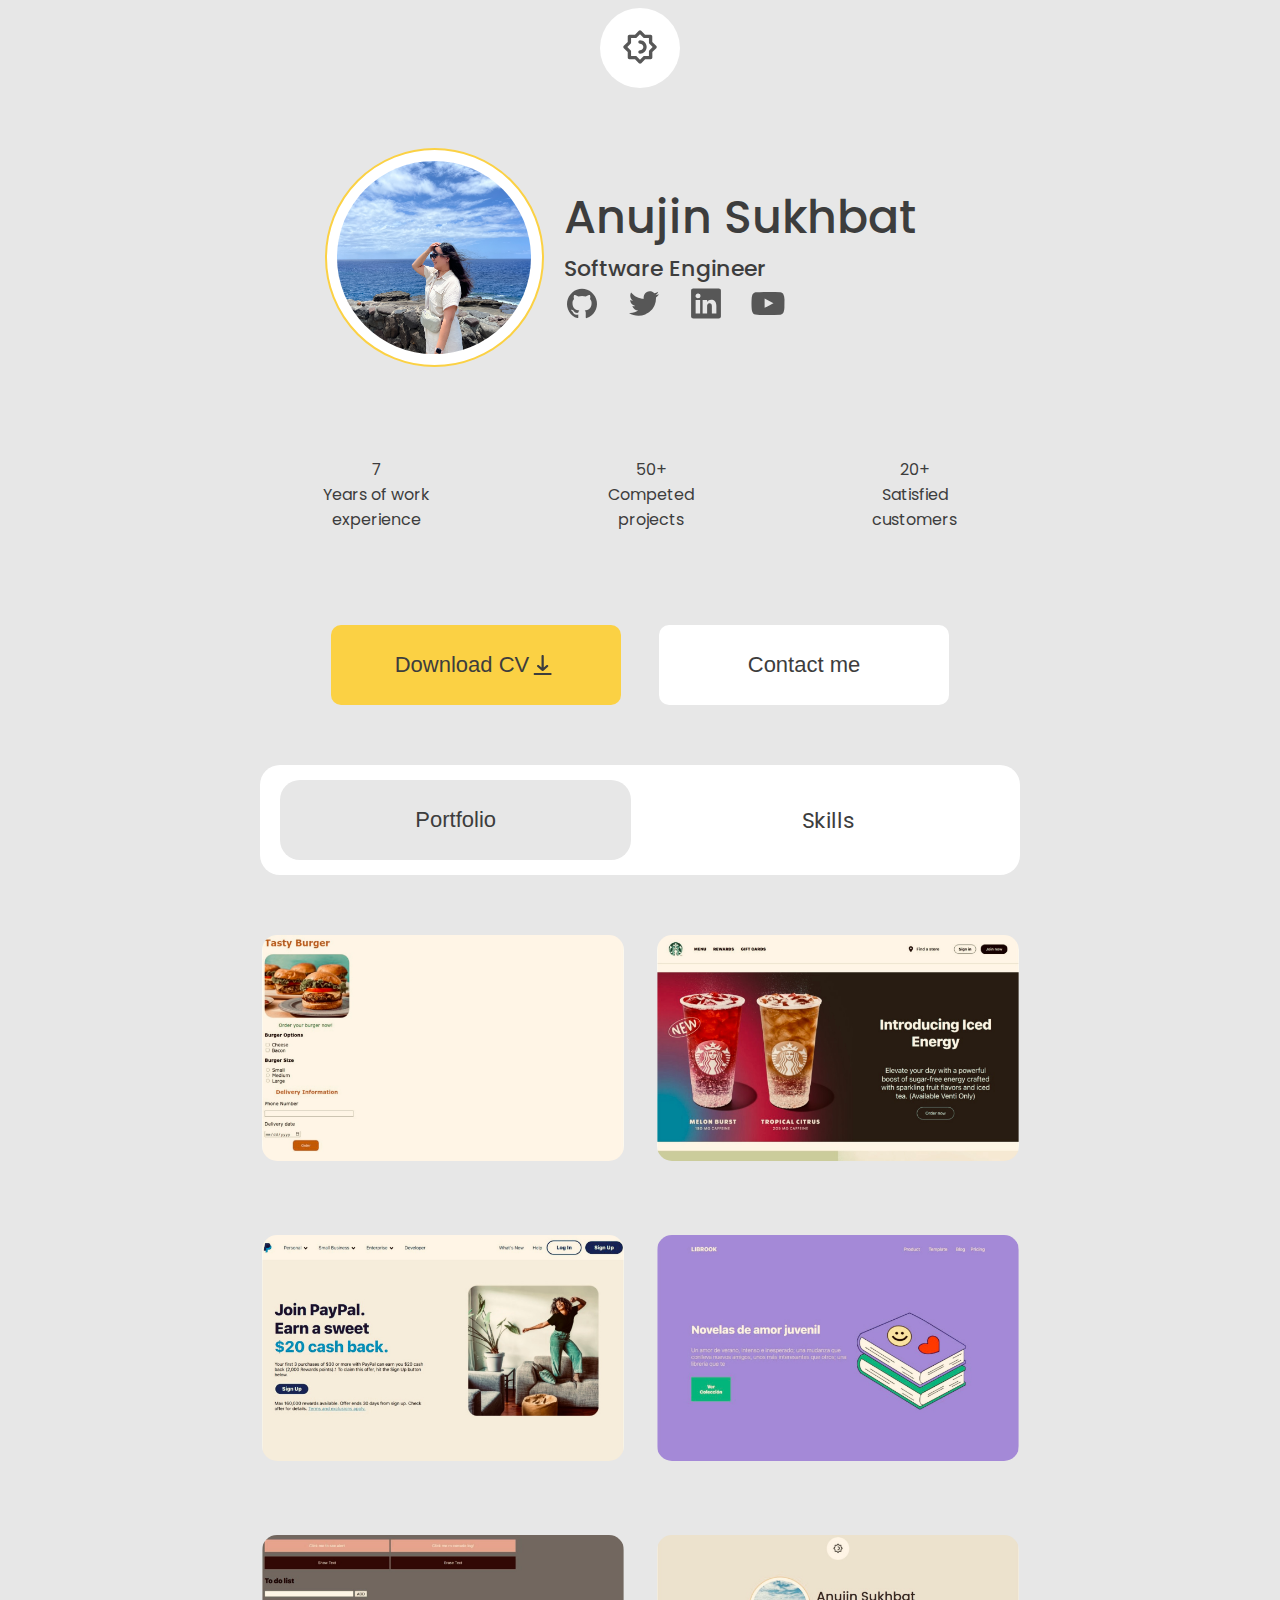
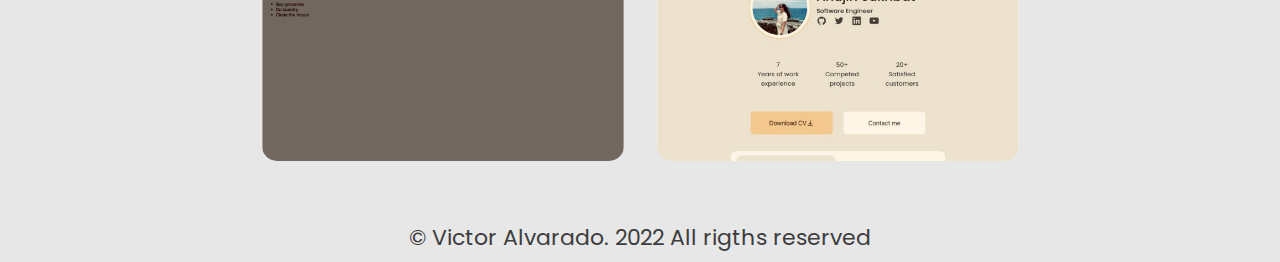
==== commit c59786f1: "fixed download button" ====
--- a/portfolio/index.html
+++ b/portfolio/index.html
@@ -103,22 +103,23 @@
       <p>20+ <br />Satisfied <br />customers</p>
     </div>
     <div id="section3">
-      <button id="download" class="button">
-        Download CV
-        <svg
-          id="download-svg"
-          width="28"
-          height="24"
-          viewBox="0 0 28 24"
-          fill="none"
-          xmlns="http://www.w3.org/2000/svg"
-        >
-          <path
-            d="M21.5189 20H5.78098C5.48284 20 5.19691 20.1054 4.9861 20.2929C4.77528 20.4804 4.65685 20.7348 4.65685 21C4.65685 21.2652 4.77528 21.5196 4.9861 21.7071C5.19691 21.8946 5.48284 22 5.78098 22H21.5189C21.8171 22 22.103 21.8946 22.3138 21.7071C22.5246 21.5196 22.6431 21.2652 22.6431 21C22.6431 20.7348 22.5246 20.4804 22.3138 20.2929C22.103 20.1054 21.8171 20 21.5189 20ZM12.8518 17.71C12.9587 17.801 13.0848 17.8724 13.2228 17.92C13.3573 17.9729 13.5028 18.0002 13.6499 18.0002C13.7971 18.0002 13.9426 17.9729 14.0771 17.92C14.2151 17.8724 14.3412 17.801 14.4481 17.71L18.9446 13.71C19.1563 13.5217 19.2752 13.2663 19.2752 13C19.2752 12.7337 19.1563 12.4783 18.9446 12.29C18.733 12.1017 18.4459 11.9959 18.1465 11.9959C17.8471 11.9959 17.56 12.1017 17.3484 12.29L14.7741 14.59V3C14.7741 2.73478 14.6557 2.48043 14.4448 2.29289C14.234 2.10536 13.9481 2 13.6499 2C13.3518 2 13.0659 2.10536 12.8551 2.29289C12.6442 2.48043 12.5258 2.73478 12.5258 3V14.59L9.95153 12.29C9.84672 12.1968 9.72229 12.1228 9.58535 12.0723C9.4484 12.0219 9.30162 11.9959 9.1534 11.9959C9.00517 11.9959 8.85839 12.0219 8.72145 12.0723C8.5845 12.1228 8.46007 12.1968 8.35526 12.29C8.25045 12.3832 8.1673 12.4939 8.11058 12.6158C8.05385 12.7376 8.02466 12.8681 8.02466 13C8.02466 13.1319 8.05385 13.2624 8.11058 13.3842C8.1673 13.5061 8.25045 13.6168 8.35526 13.71L12.8518 17.71Z"
-            fill="#3D3D3D"
-          />
-        </svg>
-      </button>
+      <a id="anchor" download="Resume_Sukhbat_Anujin.pdf" href=""
+        ><button id="download" class="button">
+          Download CV
+          <svg
+            id="download-svg"
+            width="28"
+            height="24"
+            viewBox="0 0 28 24"
+            fill="none"
+            xmlns="http://www.w3.org/2000/svg"
+          >
+            <path
+              d="M21.5189 20H5.78098C5.48284 20 5.19691 20.1054 4.9861 20.2929C4.77528 20.4804 4.65685 20.7348 4.65685 21C4.65685 21.2652 4.77528 21.5196 4.9861 21.7071C5.19691 21.8946 5.48284 22 5.78098 22H21.5189C21.8171 22 22.103 21.8946 22.3138 21.7071C22.5246 21.5196 22.6431 21.2652 22.6431 21C22.6431 20.7348 22.5246 20.4804 22.3138 20.2929C22.103 20.1054 21.8171 20 21.5189 20ZM12.8518 17.71C12.9587 17.801 13.0848 17.8724 13.2228 17.92C13.3573 17.9729 13.5028 18.0002 13.6499 18.0002C13.7971 18.0002 13.9426 17.9729 14.0771 17.92C14.2151 17.8724 14.3412 17.801 14.4481 17.71L18.9446 13.71C19.1563 13.5217 19.2752 13.2663 19.2752 13C19.2752 12.7337 19.1563 12.4783 18.9446 12.29C18.733 12.1017 18.4459 11.9959 18.1465 11.9959C17.8471 11.9959 17.56 12.1017 17.3484 12.29L14.7741 14.59V3C14.7741 2.73478 14.6557 2.48043 14.4448 2.29289C14.234 2.10536 13.9481 2 13.6499 2C13.3518 2 13.0659 2.10536 12.8551 2.29289C12.6442 2.48043 12.5258 2.73478 12.5258 3V14.59L9.95153 12.29C9.84672 12.1968 9.72229 12.1228 9.58535 12.0723C9.4484 12.0219 9.30162 11.9959 9.1534 11.9959C9.00517 11.9959 8.85839 12.0219 8.72145 12.0723C8.5845 12.1228 8.46007 12.1968 8.35526 12.29C8.25045 12.3832 8.1673 12.4939 8.11058 12.6158C8.05385 12.7376 8.02466 12.8681 8.02466 13C8.02466 13.1319 8.05385 13.2624 8.11058 13.3842C8.1673 13.5061 8.25045 13.6168 8.35526 13.71L12.8518 17.71Z"
+              fill="#3D3D3D"
+            />
+          </svg></button
+      ></a>
       <button id="contact" class="button">Contact me</button>
     </div>
     <div id="section4">
@@ -246,7 +247,7 @@
           <div class="test">
             <p>Final Portfolio</p>
             <p id="small-text">7th week</p>
-            <a href="" target="_blank"
+            <a href="https://portfolio-xi-brown-76.vercel.app/" target="_blank"
               ><div class="test-button">
                 <svg
                   width="18"
--- a/portfolio/portfolio-lightTheme.css
+++ b/portfolio/portfolio-lightTheme.css
@@ -95,6 +95,10 @@
   display: flex;
   justify-content: space-between;
   align-items: center;
+  text-align: center;
+}
+a {
+  text-decoration: none;
 }
 
 #text-box1 {
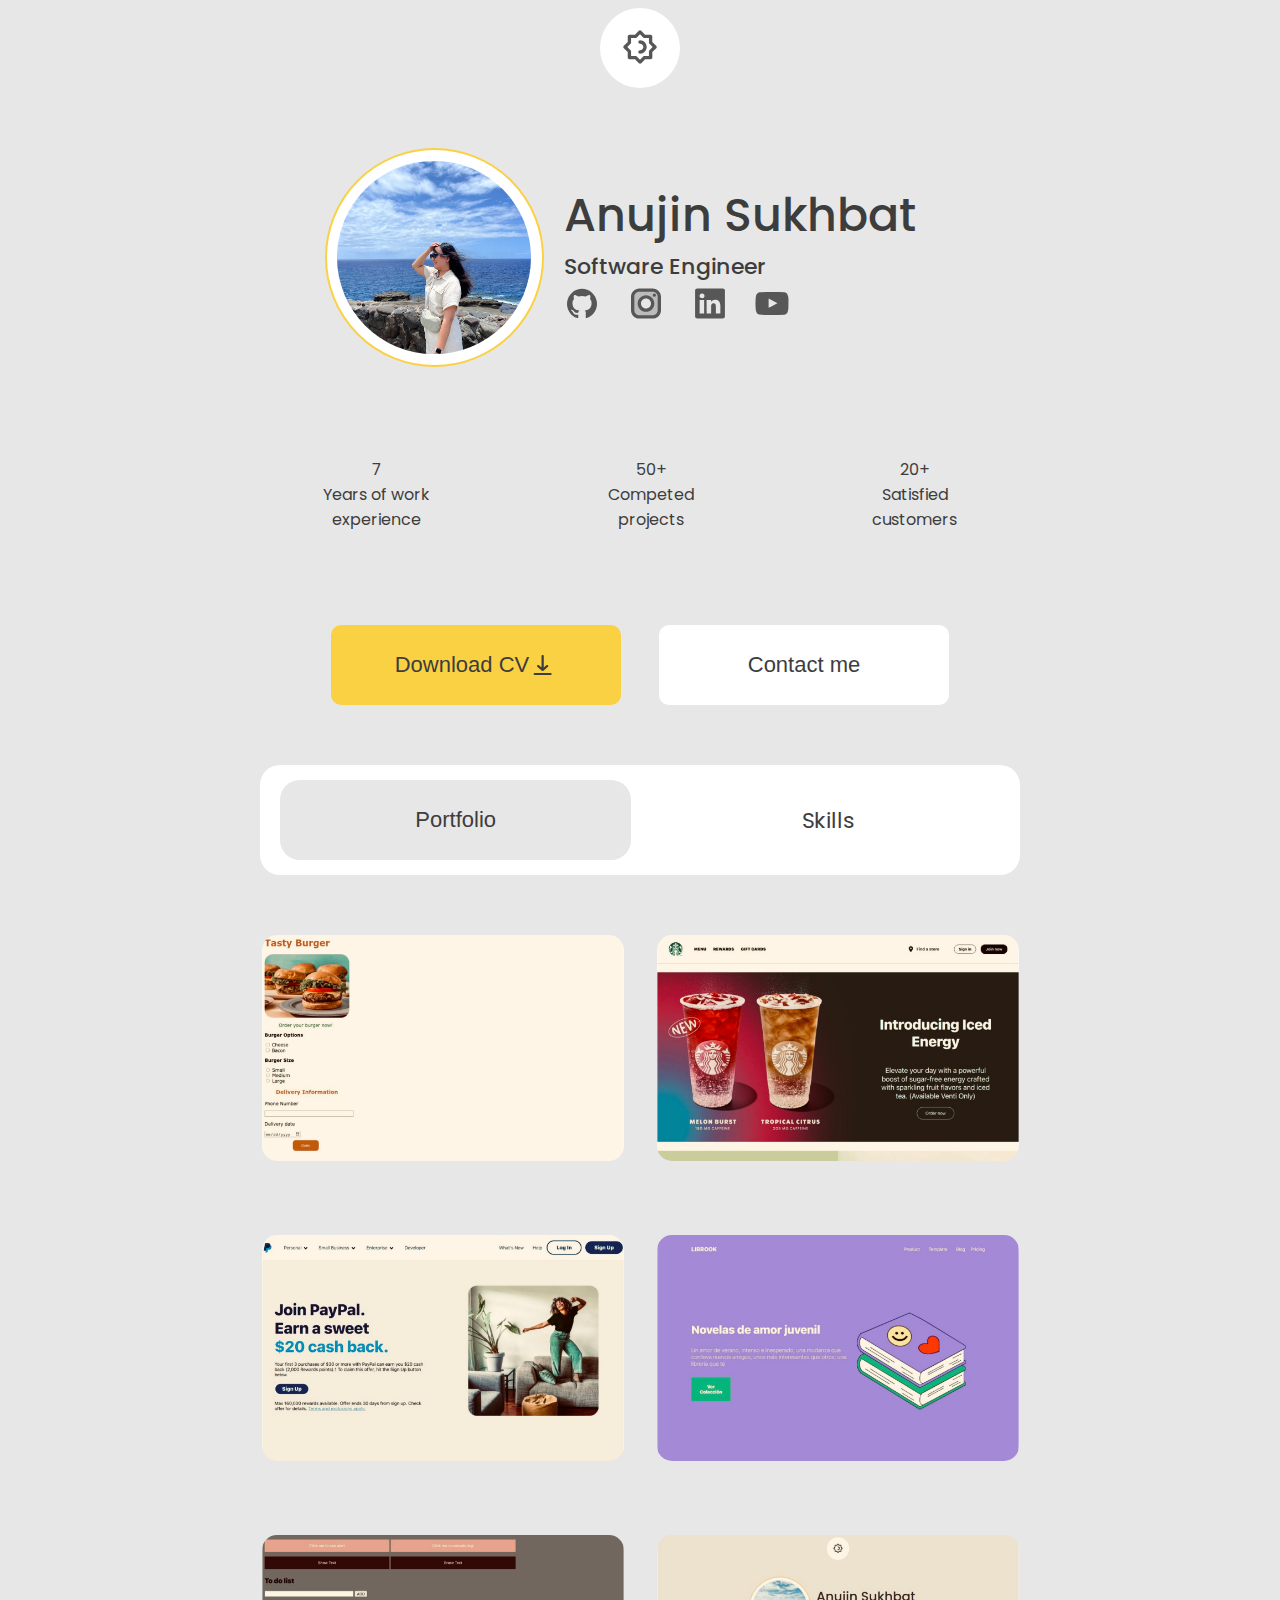
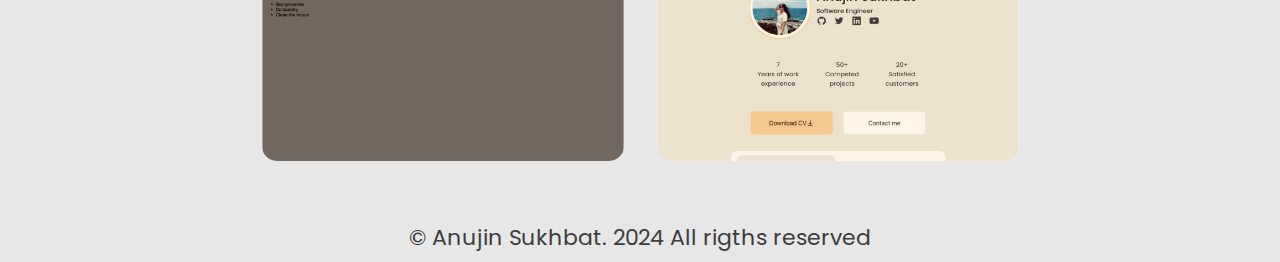
==== commit e6a7ce4d: "fixed anchor tag" ====
--- a/portfolio/index.html
+++ b/portfolio/index.html
@@ -4,7 +4,7 @@
     <meta charset="UTF-8" />
     <meta name="viewport" content="width=device-width, initial-scale=1.0" />
     <title>Portfolio</title>
-    <link rel="stylesheet" href="portfolio-lightTheme.css" />
+    <link rel="stylesheet" href="portfolio.css" />
     <link rel="preconnect" href="https://fonts.googleapis.com" />
     <link rel="preconnect" href="https://fonts.gstatic.com" crossorigin />
     <link
@@ -53,46 +53,75 @@
           </a>
 
           <div>
-            <svg
-              class="icon-svg"
-              width="36"
-              height="37"
-              viewBox="0 0 36 37"
-              fill="none"
-              xmlns="http://www.w3.org/2000/svg"
-            >
-              <path
-                d="M33 9.2C31.8725 9.68914 30.6801 10.0125 29.46 10.16C30.7473 9.39098 31.7119 8.18118 32.175 6.755C30.9653 7.4751 29.6411 7.98245 28.26 8.255C27.3368 7.25386 26.1075 6.58745 24.7647 6.36028C23.422 6.13311 22.0418 6.35804 20.8407 6.99979C19.6396 7.64153 18.6854 8.6638 18.1279 9.90626C17.5703 11.1487 17.4409 12.5411 17.76 13.865C15.3141 13.7413 12.9217 13.1044 10.738 11.9958C8.5543 10.8872 6.62827 9.33154 5.085 7.43C4.54371 8.37525 4.25928 9.44574 4.26 10.535C4.25808 11.5466 4.50633 12.5429 4.98263 13.4353C5.45894 14.3278 6.14853 15.0886 6.99 15.65C6.01197 15.6234 5.05483 15.3609 4.2 14.885V14.96C4.20733 16.3773 4.70399 17.7486 5.60597 18.8419C6.50795 19.9353 7.75988 20.6835 9.15 20.96C8.61488 21.1229 8.05931 21.2087 7.5 21.215C7.11284 21.2105 6.72663 21.1754 6.345 21.11C6.74086 22.3292 7.50693 23.3947 8.53661 24.1582C9.56629 24.9218 10.8084 25.3453 12.09 25.37C9.9258 27.0729 7.25383 28.0023 4.5 28.01C3.9986 28.0116 3.4976 27.9816 3 27.92C5.81164 29.7354 9.08822 30.6991 12.435 30.695C14.7445 30.719 17.0357 30.2825 19.1747 29.4111C21.3136 28.5397 23.2575 27.2508 24.8928 25.6197C26.5281 23.9887 27.8219 22.0481 28.6988 19.9114C29.5757 17.7746 30.0181 15.4846 30 13.175C30 12.92 30 12.65 30 12.38C31.177 11.5022 32.1922 10.4261 33 9.2Z"
-              />
-            </svg>
+            <a href="https://www.instagram.com/anunaann/" target="_blank">
+              <svg
+                class="icon-svg"
+                xmlns="http://www.w3.org/2000/svg"
+                viewBox="0 0 24 24"
+                width="40"
+                height="41"
+              >
+                <path
+                  d="M16,4H8C5.791,4,4,5.791,4,8v8c0,2.209,1.791,4,4,4h8c2.209,0,4-1.791,4-4V8C20,5.791,18.209,4,16,4z M12,16c-2.209,0-4-1.791-4-4c0-2.209,1.791-4,4-4s4,1.791,4,4C16,14.209,14.209,16,12,16z"
+                  opacity=".3"
+                />
+                <path
+                  d="M16,3H8C5.243,3,3,5.243,3,8v8c0,2.757,2.243,5,5,5h8c2.757,0,5-2.243,5-5V8C21,5.243,18.757,3,16,3z M19,16c0,1.654-1.346,3-3,3H8c-1.654,0-3-1.346-3-3V8c0-1.654,1.346-3,3-3h8c1.654,0,3,1.346,3,3V16z"
+                />
+                <path
+                  d="M12 7c-2.757 0-5 2.243-5 5s2.243 5 5 5 5-2.243 5-5S14.757 7 12 7zM12 15c-1.654 0-3-1.346-3-3s1.346-3 3-3 3 1.346 3 3S13.654 15 12 15zM17 6A1 1 0 1 0 17 8 1 1 0 1 0 17 6z"
+                />
+              </svg>
+              <!-- <svg
+                class="icon-svg"
+                width="36"
+                height="37"
+                viewBox="0 0 36 37"
+                fill="none"
+                xmlns="http://www.w3.org/2000/svg"
+              >
+                <path
+                  d="M33 9.2C31.8725 9.68914 30.6801 10.0125 29.46 10.16C30.7473 9.39098 31.7119 8.18118 32.175 6.755C30.9653 7.4751 29.6411 7.98245 28.26 8.255C27.3368 7.25386 26.1075 6.58745 24.7647 6.36028C23.422 6.13311 22.0418 6.35804 20.8407 6.99979C19.6396 7.64153 18.6854 8.6638 18.1279 9.90626C17.5703 11.1487 17.4409 12.5411 17.76 13.865C15.3141 13.7413 12.9217 13.1044 10.738 11.9958C8.5543 10.8872 6.62827 9.33154 5.085 7.43C4.54371 8.37525 4.25928 9.44574 4.26 10.535C4.25808 11.5466 4.50633 12.5429 4.98263 13.4353C5.45894 14.3278 6.14853 15.0886 6.99 15.65C6.01197 15.6234 5.05483 15.3609 4.2 14.885V14.96C4.20733 16.3773 4.70399 17.7486 5.60597 18.8419C6.50795 19.9353 7.75988 20.6835 9.15 20.96C8.61488 21.1229 8.05931 21.2087 7.5 21.215C7.11284 21.2105 6.72663 21.1754 6.345 21.11C6.74086 22.3292 7.50693 23.3947 8.53661 24.1582C9.56629 24.9218 10.8084 25.3453 12.09 25.37C9.9258 27.0729 7.25383 28.0023 4.5 28.01C3.9986 28.0116 3.4976 27.9816 3 27.92C5.81164 29.7354 9.08822 30.6991 12.435 30.695C14.7445 30.719 17.0357 30.2825 19.1747 29.4111C21.3136 28.5397 23.2575 27.2508 24.8928 25.6197C26.5281 23.9887 27.8219 22.0481 28.6988 19.9114C29.5757 17.7746 30.0181 15.4846 30 13.175C30 12.92 30 12.65 30 12.38C31.177 11.5022 32.1922 10.4261 33 9.2Z"
+                />
+              </svg> -->
+            </a>
           </div>
           <div>
-            <svg
-              class="icon-svg"
-              width="36"
-              height="37"
-              viewBox="0 0 36 37"
-              fill="none"
-              xmlns="http://www.w3.org/2000/svg"
-            >
-              <path
-                d="M30.705 3.5H5.295C5.00937 3.49603 4.72575 3.54837 4.46035 3.65402C4.19495 3.75968 3.95295 3.91658 3.7482 4.11576C3.54344 4.31495 3.37992 4.55252 3.26699 4.81491C3.15405 5.0773 3.09391 5.35936 3.09 5.645V31.355C3.09391 31.6406 3.15405 31.9227 3.26699 32.1851C3.37992 32.4475 3.54344 32.685 3.7482 32.8842C3.95295 33.0834 4.19495 33.2403 4.46035 33.346C4.72575 33.4516 5.00937 33.504 5.295 33.5H30.705C30.9906 33.504 31.2742 33.4516 31.5396 33.346C31.8051 33.2403 32.047 33.0834 32.2518 32.8842C32.4566 32.685 32.6201 32.4475 32.733 32.1851C32.8459 31.9227 32.9061 31.6406 32.91 31.355V5.645C32.9061 5.35936 32.8459 5.0773 32.733 4.81491C32.6201 4.55252 32.4566 4.31495 32.2518 4.11576C32.047 3.91658 31.8051 3.75968 31.5396 3.65402C31.2742 3.54837 30.9906 3.49603 30.705 3.5ZM12.135 28.61H7.635V15.11H12.135V28.61ZM9.885 13.22C9.26439 13.22 8.6692 12.9735 8.23037 12.5346C7.79153 12.0958 7.545 11.5006 7.545 10.88C7.545 10.2594 7.79153 9.6642 8.23037 9.22537C8.6692 8.78653 9.26439 8.54 9.885 8.54C10.2145 8.50262 10.5483 8.53528 10.8643 8.63582C11.1804 8.73636 11.4716 8.90253 11.719 9.12344C11.9664 9.34435 12.1643 9.61501 12.2998 9.91772C12.4353 10.2204 12.5054 10.5483 12.5054 10.88C12.5054 11.2117 12.4353 11.5396 12.2998 11.8423C12.1643 12.145 11.9664 12.4156 11.719 12.6366C11.4716 12.8575 11.1804 13.0236 10.8643 13.1242C10.5483 13.2247 10.2145 13.2574 9.885 13.22ZM28.365 28.61H23.865V21.365C23.865 19.55 23.22 18.365 21.585 18.365C21.079 18.3687 20.5863 18.5274 20.1733 18.8198C19.7602 19.1121 19.4467 19.524 19.275 20C19.1576 20.3526 19.1068 20.7239 19.125 21.095V28.595H14.625C14.625 28.595 14.625 16.325 14.625 15.095H19.125V17C19.5338 16.2907 20.1284 15.7063 20.8447 15.3098C21.561 14.9133 22.3719 14.7198 23.19 14.75C26.19 14.75 28.365 16.685 28.365 20.84V28.61Z"
-              />
-            </svg>
+            <a
+              href="https://www.linkedin.com/in/anu-s-b4719b263?utm_source=share&utm_campaign=share_via&utm_content=profile&utm_medium=ios_app"
+              target="_blank"
+              ><svg
+                class="icon-svg"
+                width="36"
+                height="37"
+                viewBox="0 0 36 37"
+                fill="none"
+                xmlns="http://www.w3.org/2000/svg"
+              >
+                <path
+                  d="M30.705 3.5H5.295C5.00937 3.49603 4.72575 3.54837 4.46035 3.65402C4.19495 3.75968 3.95295 3.91658 3.7482 4.11576C3.54344 4.31495 3.37992 4.55252 3.26699 4.81491C3.15405 5.0773 3.09391 5.35936 3.09 5.645V31.355C3.09391 31.6406 3.15405 31.9227 3.26699 32.1851C3.37992 32.4475 3.54344 32.685 3.7482 32.8842C3.95295 33.0834 4.19495 33.2403 4.46035 33.346C4.72575 33.4516 5.00937 33.504 5.295 33.5H30.705C30.9906 33.504 31.2742 33.4516 31.5396 33.346C31.8051 33.2403 32.047 33.0834 32.2518 32.8842C32.4566 32.685 32.6201 32.4475 32.733 32.1851C32.8459 31.9227 32.9061 31.6406 32.91 31.355V5.645C32.9061 5.35936 32.8459 5.0773 32.733 4.81491C32.6201 4.55252 32.4566 4.31495 32.2518 4.11576C32.047 3.91658 31.8051 3.75968 31.5396 3.65402C31.2742 3.54837 30.9906 3.49603 30.705 3.5ZM12.135 28.61H7.635V15.11H12.135V28.61ZM9.885 13.22C9.26439 13.22 8.6692 12.9735 8.23037 12.5346C7.79153 12.0958 7.545 11.5006 7.545 10.88C7.545 10.2594 7.79153 9.6642 8.23037 9.22537C8.6692 8.78653 9.26439 8.54 9.885 8.54C10.2145 8.50262 10.5483 8.53528 10.8643 8.63582C11.1804 8.73636 11.4716 8.90253 11.719 9.12344C11.9664 9.34435 12.1643 9.61501 12.2998 9.91772C12.4353 10.2204 12.5054 10.5483 12.5054 10.88C12.5054 11.2117 12.4353 11.5396 12.2998 11.8423C12.1643 12.145 11.9664 12.4156 11.719 12.6366C11.4716 12.8575 11.1804 13.0236 10.8643 13.1242C10.5483 13.2247 10.2145 13.2574 9.885 13.22ZM28.365 28.61H23.865V21.365C23.865 19.55 23.22 18.365 21.585 18.365C21.079 18.3687 20.5863 18.5274 20.1733 18.8198C19.7602 19.1121 19.4467 19.524 19.275 20C19.1576 20.3526 19.1068 20.7239 19.125 21.095V28.595H14.625C14.625 28.595 14.625 16.325 14.625 15.095H19.125V17C19.5338 16.2907 20.1284 15.7063 20.8447 15.3098C21.561 14.9133 22.3719 14.7198 23.19 14.75C26.19 14.75 28.365 16.685 28.365 20.84V28.61Z"
+                />
+              </svg>
+            </a>
           </div>
           <div>
-            <svg
-              class="icon-svg"
-              width="36"
-              height="37"
-              viewBox="0 0 36 37"
-              fill="none"
-              xmlns="http://www.w3.org/2000/svg"
-            >
-              <path
-                d="M34.5 15.065C34.5742 12.918 34.1046 10.787 33.135 8.87C32.4771 8.0834 31.5641 7.55256 30.555 7.37C26.3813 6.99129 22.1903 6.83607 18 6.905C13.825 6.83294 9.64907 6.98315 5.49 7.355C4.66773 7.50457 3.90678 7.89026 3.3 8.465C1.95 9.71 1.8 11.84 1.65 13.64C1.43237 16.8763 1.43237 20.1237 1.65 23.36C1.6934 24.3731 1.84424 25.3787 2.1 26.36C2.28086 27.1176 2.64679 27.8185 3.165 28.4C3.7759 29.0052 4.55458 29.4128 5.4 29.57C8.63388 29.9692 11.8923 30.1346 15.15 30.065C20.4 30.14 25.005 30.065 30.45 29.645C31.3162 29.4975 32.1168 29.0893 32.745 28.475C33.1649 28.0549 33.4786 27.5406 33.66 26.975C34.1964 25.3289 34.4599 23.6062 34.44 21.875C34.5 21.035 34.5 15.965 34.5 15.065ZM14.61 22.775V13.49L23.49 18.155C21 19.535 17.715 21.095 14.61 22.775Z"
-              />
-            </svg>
+            <a
+              href="
+            https://youtube.com/@anuna0129?si=vH8UywZWu2XoE_VT"
+              target="_blank"
+              ><svg
+                class="icon-svg"
+                width="36"
+                height="37"
+                viewBox="0 0 36 37"
+                fill="none"
+                xmlns="http://www.w3.org/2000/svg"
+              >
+                <path
+                  d="M34.5 15.065C34.5742 12.918 34.1046 10.787 33.135 8.87C32.4771 8.0834 31.5641 7.55256 30.555 7.37C26.3813 6.99129 22.1903 6.83607 18 6.905C13.825 6.83294 9.64907 6.98315 5.49 7.355C4.66773 7.50457 3.90678 7.89026 3.3 8.465C1.95 9.71 1.8 11.84 1.65 13.64C1.43237 16.8763 1.43237 20.1237 1.65 23.36C1.6934 24.3731 1.84424 25.3787 2.1 26.36C2.28086 27.1176 2.64679 27.8185 3.165 28.4C3.7759 29.0052 4.55458 29.4128 5.4 29.57C8.63388 29.9692 11.8923 30.1346 15.15 30.065C20.4 30.14 25.005 30.065 30.45 29.645C31.3162 29.4975 32.1168 29.0893 32.745 28.475C33.1649 28.0549 33.4786 27.5406 33.66 26.975C34.1964 25.3289 34.4599 23.6062 34.44 21.875C34.5 21.035 34.5 15.965 34.5 15.065ZM14.61 22.775V13.49L23.49 18.155C21 19.535 17.715 21.095 14.61 22.775Z"
+                />
+              </svg>
+            </a>
           </div>
         </div>
       </div>
@@ -223,7 +252,7 @@
         <div class="section5-box">
           <img class="section5-img" src="./img/todolist.jpg" alt="" />
           <div class="test">
-            <p>Intrpo to Javascript</p>
+            <p>Intro to Javascript</p>
             <p id="small-text">5th week</p>
             <a href="https://todolist-seven-pearl.vercel.app/" target="_blank"
               ><div class="test-button">
@@ -266,7 +295,7 @@
         </div>
       </div>
     </div>
-    <div id="footer">© Victor Alvarado. 2022 All rigths reserved</div>
+    <div id="footer">© Anujin Sukhbat. 2024 All rigths reserved</div>
     <script type="module" src="index.js"></script>
   </body>
 </html>
--- a/portfolio/portfolio.css
+++ b/portfolio/portfolio.css
@@ -0,0 +1,368 @@
+:root {
+  --base-color: #e7e7e7;
+  --text-color: #3d3d3d;
+  --secondary-base-color: #ffff;
+  --icon-color: #575757;
+  --profile-name-color: 3d3d3d;
+}
+
+.dark-theme {
+  --base-color: #0c151d;
+  --text-color: #a3abb2;
+  --secondary-base-color: #171f26;
+  --icon-color: #a3abb2;
+  --profile-name-color: #f1f2f4;
+}
+
+body {
+  font-family: poppins;
+  background-color: var(--base-color);
+  color: var(--text-color);
+  display: flex;
+  flex-direction: column;
+  align-items: center;
+  justify-content: center;
+  gap: 60px;
+}
+
+#icon-container {
+  height: 80px;
+  width: 80px;
+  border-radius: 50%;
+  border: none;
+  background-color: var(--secondary-base-color);
+  cursor: pointer;
+  display: flex;
+  justify-content: center;
+  align-items: center;
+}
+
+#icon-container:hover {
+  opacity: 0.8;
+}
+.icon-svg {
+  fill: var(--icon-color);
+}
+#profile {
+  height: 215px;
+  width: 631px;
+  display: flex;
+  gap: 20px;
+}
+
+#profile-pic {
+  height: 215px;
+  width: 215px;
+  border-radius: 50%;
+  border: 2px solid #fbd144;
+  display: flex;
+  justify-content: center;
+  align-items: center;
+  background-color: #ffff;
+}
+
+#img {
+  max-width: 100%;
+  height: 90%;
+  border-radius: 50%;
+}
+
+#profile-right {
+  display: flex;
+  flex-direction: column;
+  justify-content: center;
+}
+
+#profile-right-name {
+  font-size: 46px;
+  font-weight: 500;
+  color: var(--profile-name-color);
+}
+
+#profile-right-occ {
+  font-size: 22px;
+  font-weight: 500;
+}
+
+#profile-right-icon {
+  display: flex;
+  align-items: center;
+  gap: 26px;
+}
+
+#section2 {
+  height: 142px;
+  width: 634px;
+  display: flex;
+  justify-content: space-between;
+  align-items: center;
+  text-align: center;
+}
+a {
+  text-decoration: none;
+}
+
+#text-box1 {
+  height: 102px;
+  width: 148px;
+}
+p {
+  margin: 0;
+}
+
+#text-box2 {
+  height: 102px;
+  width: 125px;
+}
+
+#text-box3 {
+  height: 102px;
+  width: 119px;
+}
+.text {
+  font-size: 22px;
+  text-align: center;
+}
+
+#section3 {
+  height: 80px;
+  width: 618px;
+  display: flex;
+  justify-content: space-between;
+}
+
+.button {
+  height: 80px;
+  width: 290px;
+  font-size: 22px;
+  cursor: pointer;
+  border-radius: 10px;
+  border: none;
+  display: flex;
+  justify-content: center;
+  align-items: center;
+}
+
+#download {
+  background-color: #fbd144;
+  color: #3d3d3d;
+}
+
+#contact {
+  background-color: var(--secondary-base-color);
+  color: var(--text-color);
+}
+
+#section4 {
+  height: 110px;
+  width: 760px;
+  background-color: var(--secondary-base-color);
+  border-radius: 20px;
+  display: flex;
+  justify-content: space-between;
+  align-items: center;
+  color: var(--text-color);
+  cursor: pointer;
+}
+
+#section4-left {
+  height: 80px;
+  width: 351.45px;
+  border: none;
+  border-radius: 20px;
+  margin-left: 20px;
+  font-size: 22px;
+  color: var(--text-color);
+  background-color: var(--base-color);
+  cursor: pointer;
+}
+
+#section4-right {
+  width: 384.39px;
+  font-size: 22px;
+  display: flex;
+  justify-content: center;
+}
+
+#section5 {
+  height: 826px;
+  width: 757px;
+  display: flex;
+  flex-direction: column;
+  justify-content: space-between;
+}
+
+#section5-row {
+  display: flex;
+  justify-content: space-between;
+}
+
+.section5-box {
+  height: 226px;
+  width: 362px;
+  border-radius: 15px;
+  position: relative;
+}
+
+.section5-img {
+  height: 226px;
+  width: 362px;
+  border-radius: 15px;
+}
+
+.test {
+  position: absolute;
+  top: 0;
+  left: 0;
+  width: 100%;
+  height: 100%;
+  border-radius: 15px;
+  background: rgb(247, 211, 50);
+  display: flex;
+  flex-direction: column;
+  justify-content: center;
+  align-items: center;
+  opacity: 0;
+  color: var(--text-color);
+  font-size: 22px;
+  text-align: center;
+  gap: 10px;
+}
+
+.test:hover {
+  opacity: 70%;
+}
+#small-text {
+  font-size: 14px;
+}
+
+.test-button {
+  height: 38px;
+  width: 38px;
+  border: none;
+  border-radius: 50%;
+  background-color: #ffff;
+}
+
+#footer {
+  height: 33px;
+  width: 463px;
+  text-align: center;
+  font-size: 22px;
+}
+
+@media only screen and (max-width: 620px) {
+  body {
+    width: 100%;
+    display: flex;
+    flex-direction: column;
+    align-items: center;
+  }
+
+  #icon-container {
+    height: 48px;
+    width: 48px;
+  }
+  .icon-svg {
+    height: 24px;
+    width: 24px;
+  }
+  #profile {
+    width: 100%;
+    display: flex;
+    flex-direction: column;
+    align-items: center;
+  }
+  #profile-right {
+    display: flex;
+    flex-direction: column;
+    justify-content: center;
+    align-items: center;
+    gap: 12px;
+  }
+  #profile-right-name {
+    font-size: 32px;
+    line-height: 48px;
+  }
+
+  #profile-right-occ {
+    font-size: 14px;
+    line-height: 21px;
+    margin: 0;
+  }
+
+  #profile-pic {
+    height: 124px;
+    width: 124px;
+  }
+
+  #section2 {
+    display: flex;
+    width: 300px;
+    justify-content: space-between;
+    margin-top: 40px;
+    text-align: center;
+  }
+
+  #section2 p {
+    font-size: 14px;
+    line-height: 21px;
+  }
+
+  #section3 {
+    height: 44px;
+    width: 375px;
+  }
+  .button {
+    height: 44px;
+    width: 158px;
+    font-size: 12px;
+  }
+  #download-svg {
+    width: 16px;
+    height: 14px;
+  }
+  .text {
+    font-size: 14px;
+  }
+  #section4 {
+    height: 84px;
+    width: 375px;
+  }
+  #section4-left {
+    height: 50.3px;
+    width: 154px;
+    font-size: 14px;
+  }
+  #section4-right {
+    width: 154px;
+    font-size: 14px;
+    margin-right: 20px;
+  }
+  #section5 {
+    height: 1430px;
+    width: 375px;
+    display: flex;
+    justify-content: space-between;
+    align-items: center;
+  }
+  #section5-row {
+    display: flex;
+    flex-direction: column;
+    justify-content: space-between;
+    gap: 35px;
+  }
+
+  .section5-img {
+    height: 210px;
+    width: 340px;
+  }
+  .section5-box {
+    height: 210px;
+    width: 340px;
+  }
+  #footer {
+    width: 295px;
+    font-size: 14px;
+  }
+}
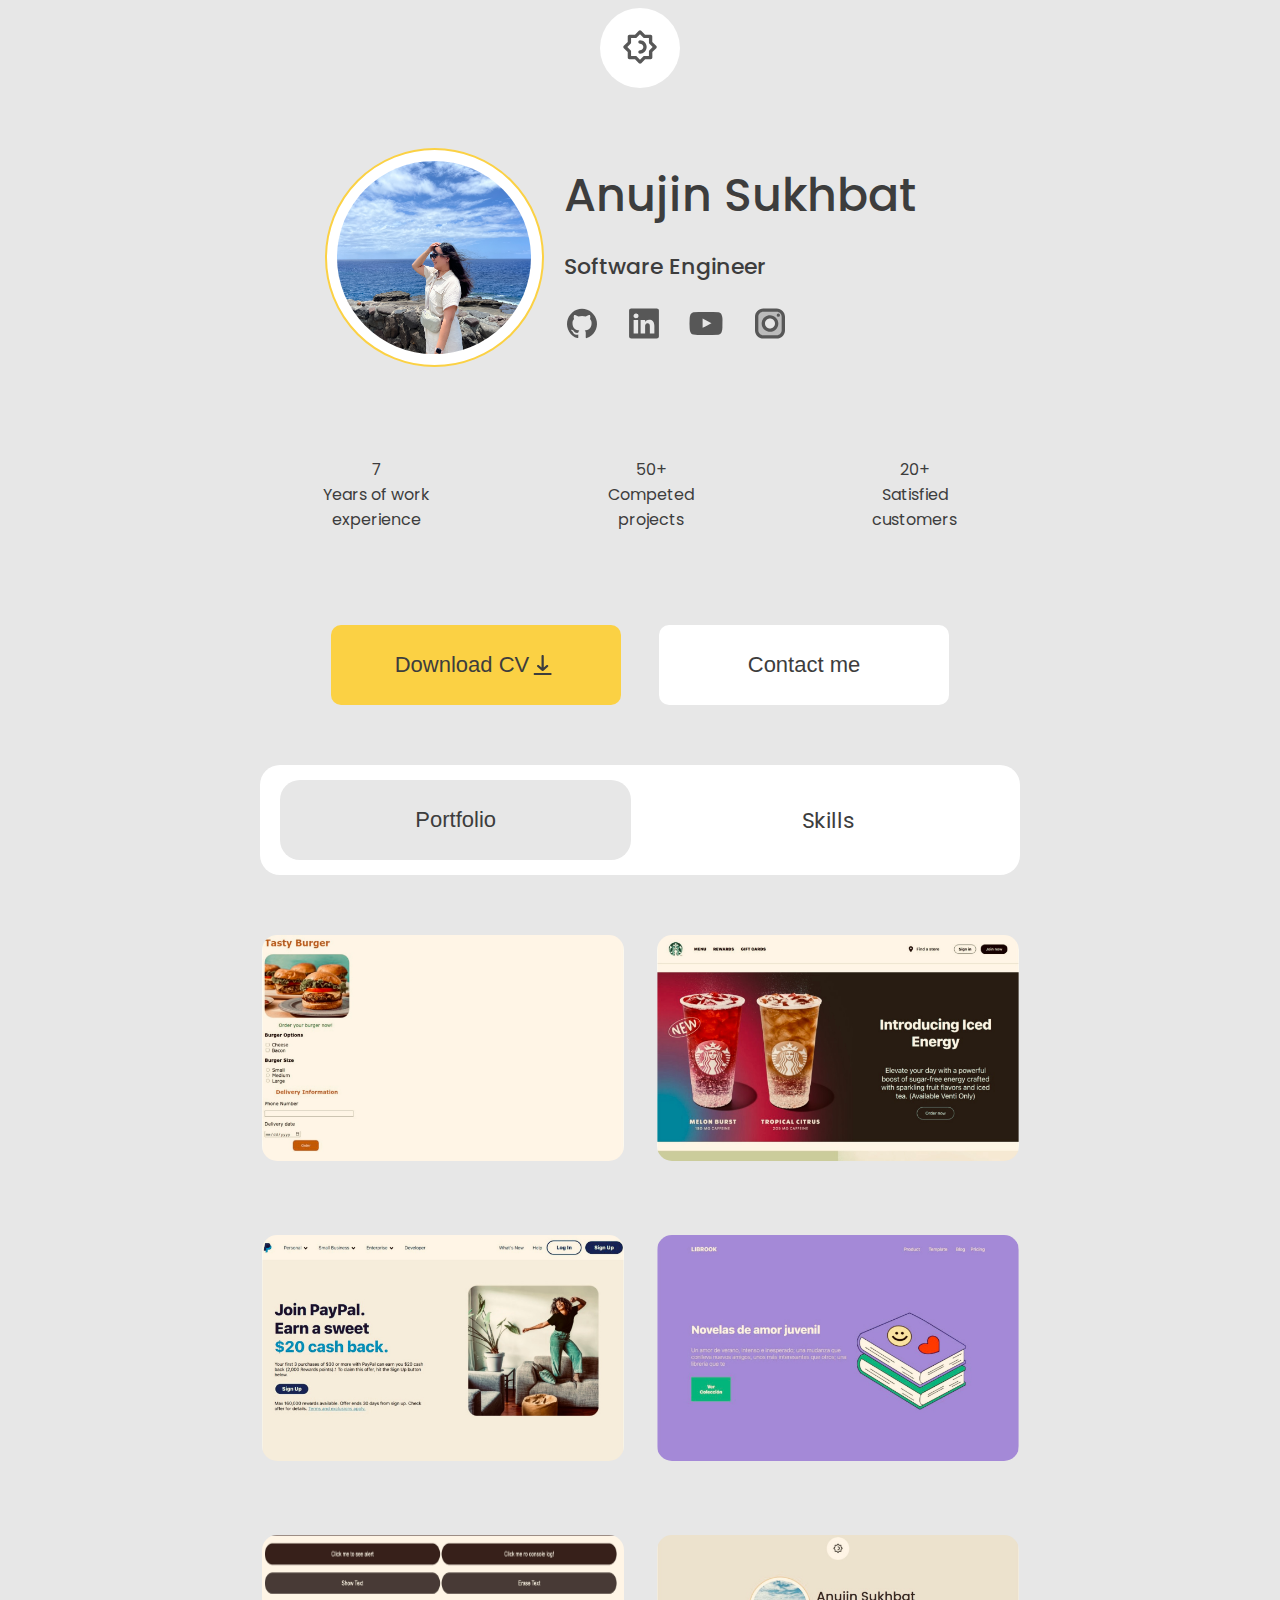
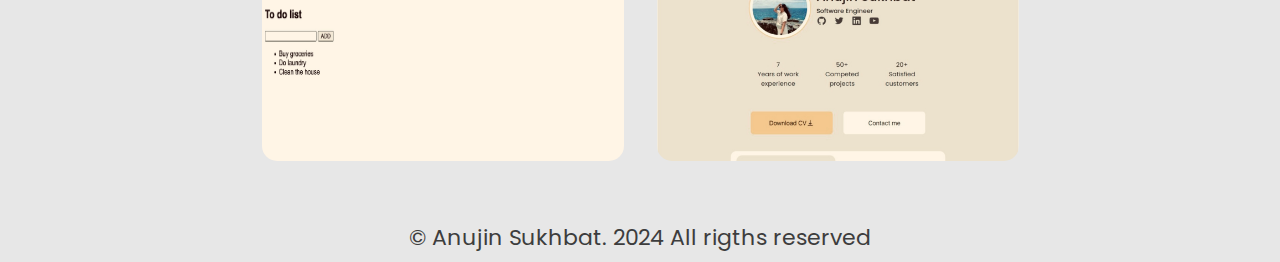
==== commit 569b4459: "last" ====
--- a/portfolio/index.html
+++ b/portfolio/index.html
@@ -51,41 +51,6 @@
               />
             </svg>
           </a>
-
-          <div>
-            <a href="https://www.instagram.com/anunaann/" target="_blank">
-              <svg
-                class="icon-svg"
-                xmlns="http://www.w3.org/2000/svg"
-                viewBox="0 0 24 24"
-                width="40"
-                height="41"
-              >
-                <path
-                  d="M16,4H8C5.791,4,4,5.791,4,8v8c0,2.209,1.791,4,4,4h8c2.209,0,4-1.791,4-4V8C20,5.791,18.209,4,16,4z M12,16c-2.209,0-4-1.791-4-4c0-2.209,1.791-4,4-4s4,1.791,4,4C16,14.209,14.209,16,12,16z"
-                  opacity=".3"
-                />
-                <path
-                  d="M16,3H8C5.243,3,3,5.243,3,8v8c0,2.757,2.243,5,5,5h8c2.757,0,5-2.243,5-5V8C21,5.243,18.757,3,16,3z M19,16c0,1.654-1.346,3-3,3H8c-1.654,0-3-1.346-3-3V8c0-1.654,1.346-3,3-3h8c1.654,0,3,1.346,3,3V16z"
-                />
-                <path
-                  d="M12 7c-2.757 0-5 2.243-5 5s2.243 5 5 5 5-2.243 5-5S14.757 7 12 7zM12 15c-1.654 0-3-1.346-3-3s1.346-3 3-3 3 1.346 3 3S13.654 15 12 15zM17 6A1 1 0 1 0 17 8 1 1 0 1 0 17 6z"
-                />
-              </svg>
-              <!-- <svg
-                class="icon-svg"
-                width="36"
-                height="37"
-                viewBox="0 0 36 37"
-                fill="none"
-                xmlns="http://www.w3.org/2000/svg"
-              >
-                <path
-                  d="M33 9.2C31.8725 9.68914 30.6801 10.0125 29.46 10.16C30.7473 9.39098 31.7119 8.18118 32.175 6.755C30.9653 7.4751 29.6411 7.98245 28.26 8.255C27.3368 7.25386 26.1075 6.58745 24.7647 6.36028C23.422 6.13311 22.0418 6.35804 20.8407 6.99979C19.6396 7.64153 18.6854 8.6638 18.1279 9.90626C17.5703 11.1487 17.4409 12.5411 17.76 13.865C15.3141 13.7413 12.9217 13.1044 10.738 11.9958C8.5543 10.8872 6.62827 9.33154 5.085 7.43C4.54371 8.37525 4.25928 9.44574 4.26 10.535C4.25808 11.5466 4.50633 12.5429 4.98263 13.4353C5.45894 14.3278 6.14853 15.0886 6.99 15.65C6.01197 15.6234 5.05483 15.3609 4.2 14.885V14.96C4.20733 16.3773 4.70399 17.7486 5.60597 18.8419C6.50795 19.9353 7.75988 20.6835 9.15 20.96C8.61488 21.1229 8.05931 21.2087 7.5 21.215C7.11284 21.2105 6.72663 21.1754 6.345 21.11C6.74086 22.3292 7.50693 23.3947 8.53661 24.1582C9.56629 24.9218 10.8084 25.3453 12.09 25.37C9.9258 27.0729 7.25383 28.0023 4.5 28.01C3.9986 28.0116 3.4976 27.9816 3 27.92C5.81164 29.7354 9.08822 30.6991 12.435 30.695C14.7445 30.719 17.0357 30.2825 19.1747 29.4111C21.3136 28.5397 23.2575 27.2508 24.8928 25.6197C26.5281 23.9887 27.8219 22.0481 28.6988 19.9114C29.5757 17.7746 30.0181 15.4846 30 13.175C30 12.92 30 12.65 30 12.38C31.177 11.5022 32.1922 10.4261 33 9.2Z"
-                />
-              </svg> -->
-            </a>
-          </div>
           <div>
             <a
               href="https://www.linkedin.com/in/anu-s-b4719b263?utm_source=share&utm_campaign=share_via&utm_content=profile&utm_medium=ios_app"
@@ -119,6 +84,28 @@
               >
                 <path
                   d="M34.5 15.065C34.5742 12.918 34.1046 10.787 33.135 8.87C32.4771 8.0834 31.5641 7.55256 30.555 7.37C26.3813 6.99129 22.1903 6.83607 18 6.905C13.825 6.83294 9.64907 6.98315 5.49 7.355C4.66773 7.50457 3.90678 7.89026 3.3 8.465C1.95 9.71 1.8 11.84 1.65 13.64C1.43237 16.8763 1.43237 20.1237 1.65 23.36C1.6934 24.3731 1.84424 25.3787 2.1 26.36C2.28086 27.1176 2.64679 27.8185 3.165 28.4C3.7759 29.0052 4.55458 29.4128 5.4 29.57C8.63388 29.9692 11.8923 30.1346 15.15 30.065C20.4 30.14 25.005 30.065 30.45 29.645C31.3162 29.4975 32.1168 29.0893 32.745 28.475C33.1649 28.0549 33.4786 27.5406 33.66 26.975C34.1964 25.3289 34.4599 23.6062 34.44 21.875C34.5 21.035 34.5 15.965 34.5 15.065ZM14.61 22.775V13.49L23.49 18.155C21 19.535 17.715 21.095 14.61 22.775Z"
+                />
+              </svg>
+            </a>
+          </div>
+          <div>
+            <a href="https://www.instagram.com/anunaann/" target="_blank">
+              <svg
+                class="icon-svg"
+                xmlns="http://www.w3.org/2000/svg"
+                viewBox="0 0 24 24"
+                width="40"
+                height="41"
+              >
+                <path
+                  d="M16,4H8C5.791,4,4,5.791,4,8v8c0,2.209,1.791,4,4,4h8c2.209,0,4-1.791,4-4V8C20,5.791,18.209,4,16,4z M12,16c-2.209,0-4-1.791-4-4c0-2.209,1.791-4,4-4s4,1.791,4,4C16,14.209,14.209,16,12,16z"
+                  opacity=".3"
+                />
+                <path
+                  d="M16,3H8C5.243,3,3,5.243,3,8v8c0,2.757,2.243,5,5,5h8c2.757,0,5-2.243,5-5V8C21,5.243,18.757,3,16,3z M19,16c0,1.654-1.346,3-3,3H8c-1.654,0-3-1.346-3-3V8c0-1.654,1.346-3,3-3h8c1.654,0,3,1.346,3,3V16z"
+                />
+                <path
+                  d="M12 7c-2.757 0-5 2.243-5 5s2.243 5 5 5 5-2.243 5-5S14.757 7 12 7zM12 15c-1.654 0-3-1.346-3-3s1.346-3 3-3 3 1.346 3 3S13.654 15 12 15zM17 6A1 1 0 1 0 17 8 1 1 0 1 0 17 6z"
                 />
               </svg>
             </a>
@@ -161,7 +148,7 @@
           <img class="section5-img" src="./img/burger.jpg" alt="" />
           <div class="test">
             <p>Tasty Burger</p>
-            <p id="small-text">1st week</p>
+            <p id="small-text">First week</p>
             <a href="https://week-1-amber.vercel.app/" target="_blank"
               ><div class="test-button">
                 <svg
@@ -183,7 +170,7 @@
           <img class="section5-img" src="./img/starbucks.jpg" alt="" />
           <div class="test">
             <p>Starbucks Website</p>
-            <p id="small-text">2nd week</p>
+            <p id="small-text">Second week</p>
             <a href="https://starbucks-ten-vert.vercel.app/" target="_blank"
               ><div class="test-button">
                 <svg
@@ -207,7 +194,7 @@
           <img class="section5-img" src="./img/paypal.jpg" alt="" />
           <div class="test">
             <p>Paypal Website</p>
-            <p id="small-text">3rd week</p>
+            <p id="small-text">Third week</p>
             <a href="https://paypal-gamma-ten.vercel.app/ " target="_blank"
               ><div class="test-button">
                 <svg
@@ -229,7 +216,7 @@
           <img class="section5-img" src="./img/librook.jpg" alt="" />
           <div class="test">
             <p>Librook</p>
-            <p id="small-text">4th week</p>
+            <p id="small-text">Forth week</p>
             <a href="https://librook-opal.vercel.app/ " target="_blank"
               ><div class="test-button">
                 <svg
@@ -250,10 +237,14 @@
       </div>
       <div id="section5-row">
         <div class="section5-box">
-          <img class="section5-img" src="./img/todolist.jpg" alt="" />
+          <img
+            class="section5-img"
+            src="./img/Image 8-7-24 at 10.20.jpg"
+            alt=""
+          />
           <div class="test">
             <p>Intro to Javascript</p>
-            <p id="small-text">5th week</p>
+            <p id="small-text">Sixth week</p>
             <a href="https://todolist-seven-pearl.vercel.app/" target="_blank"
               ><div class="test-button">
                 <svg
@@ -275,7 +266,7 @@
           <img class="section5-img" src="./img/portfolio.jpg" alt="" />
           <div class="test">
             <p>Final Portfolio</p>
-            <p id="small-text">7th week</p>
+            <p id="small-text">Seventh week</p>
             <a href="https://portfolio-xi-brown-76.vercel.app/" target="_blank"
               ><div class="test-button">
                 <svg
--- a/portfolio/portfolio.css
+++ b/portfolio/portfolio.css
@@ -71,6 +71,7 @@
   display: flex;
   flex-direction: column;
   justify-content: center;
+  gap: 20px;
 }
 
 #profile-right-name {
@@ -254,6 +255,8 @@
 @media only screen and (max-width: 620px) {
   body {
     width: 100%;
+    margin: 0;
+    padding: 0;
     display: flex;
     flex-direction: column;
     align-items: center;
